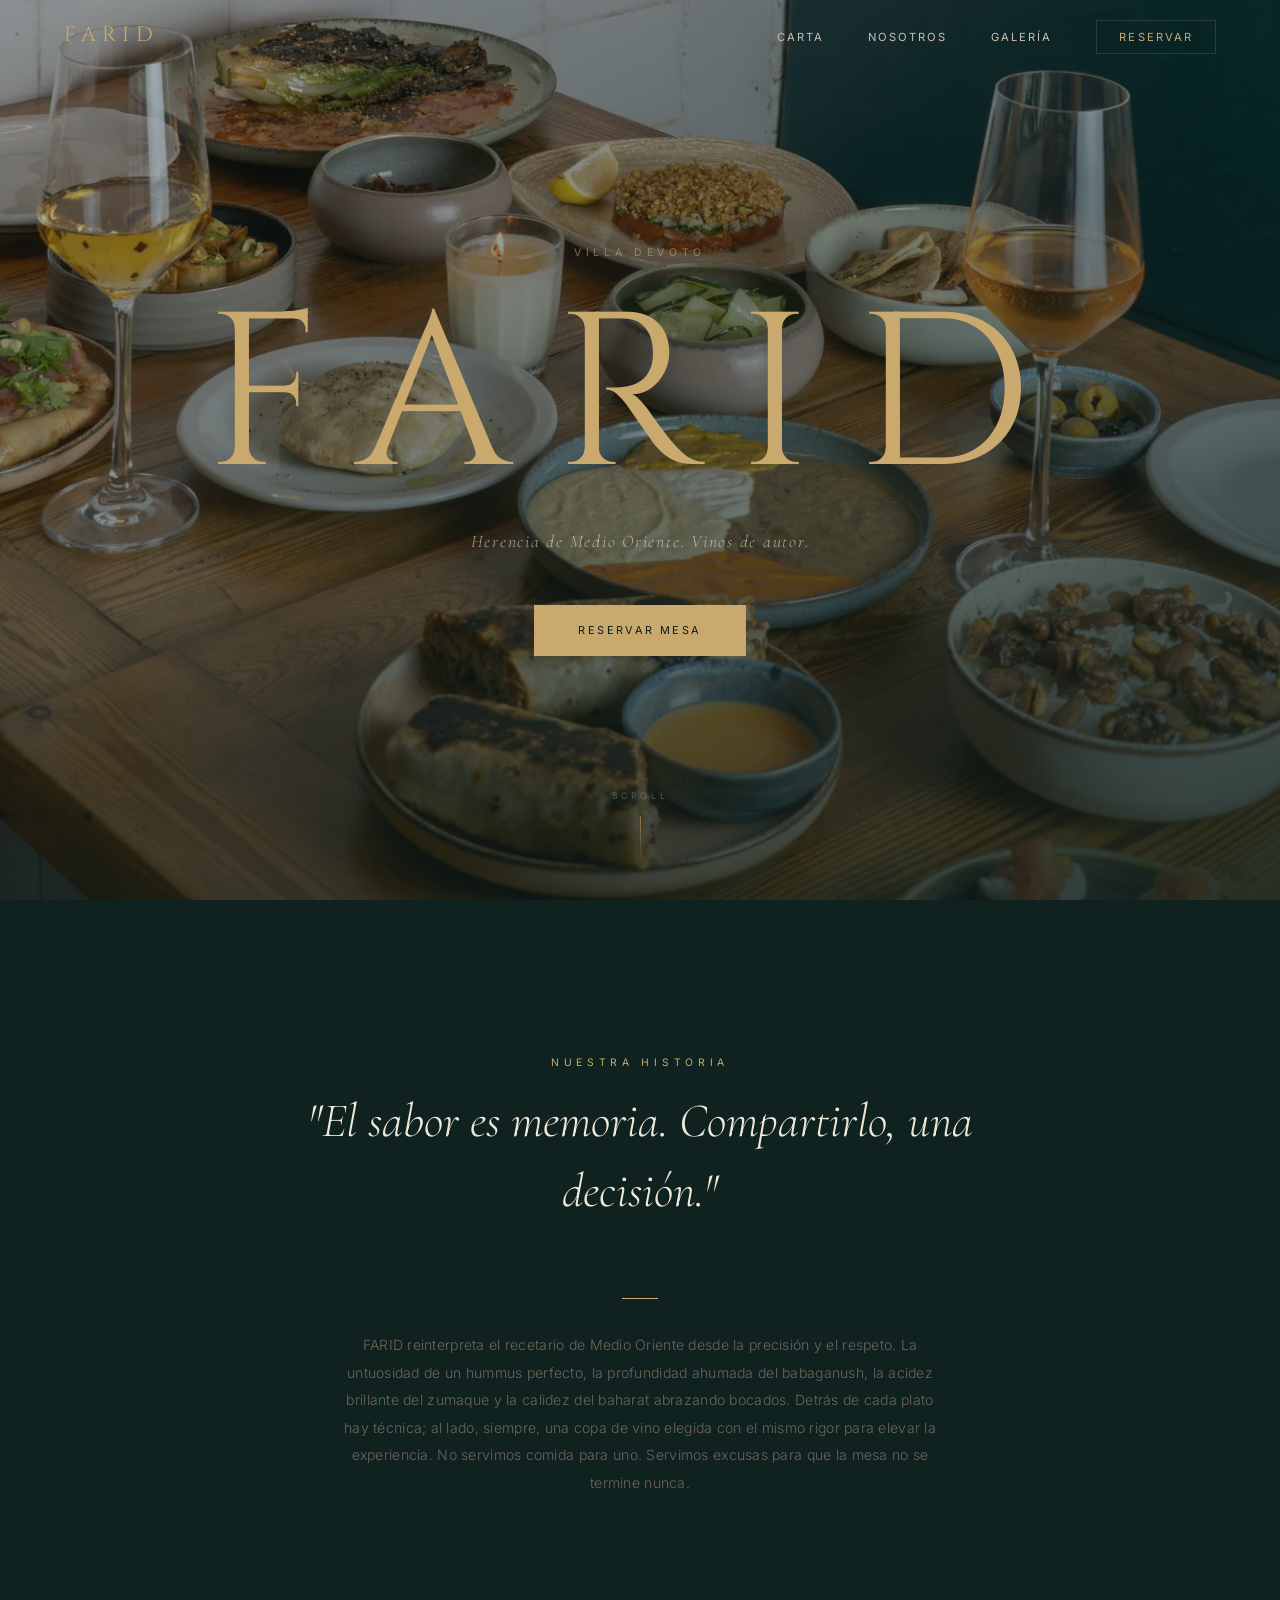
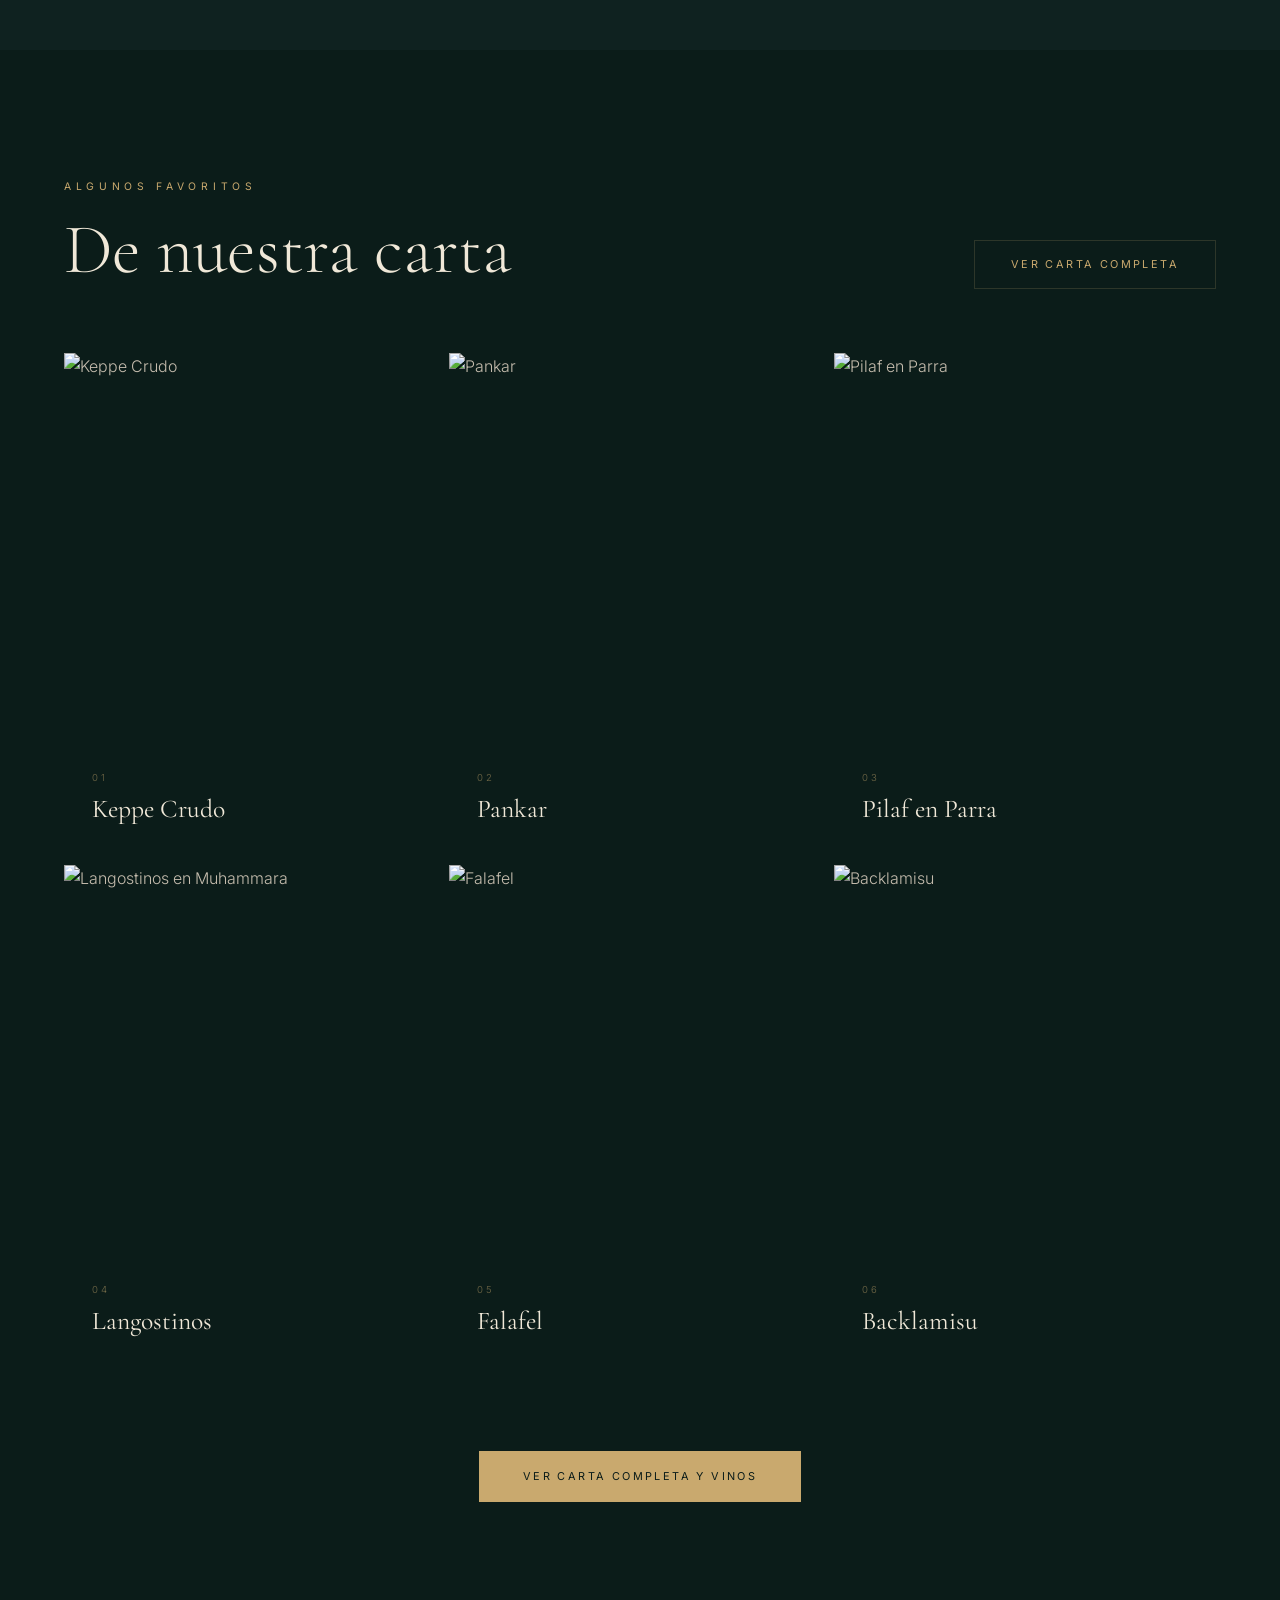
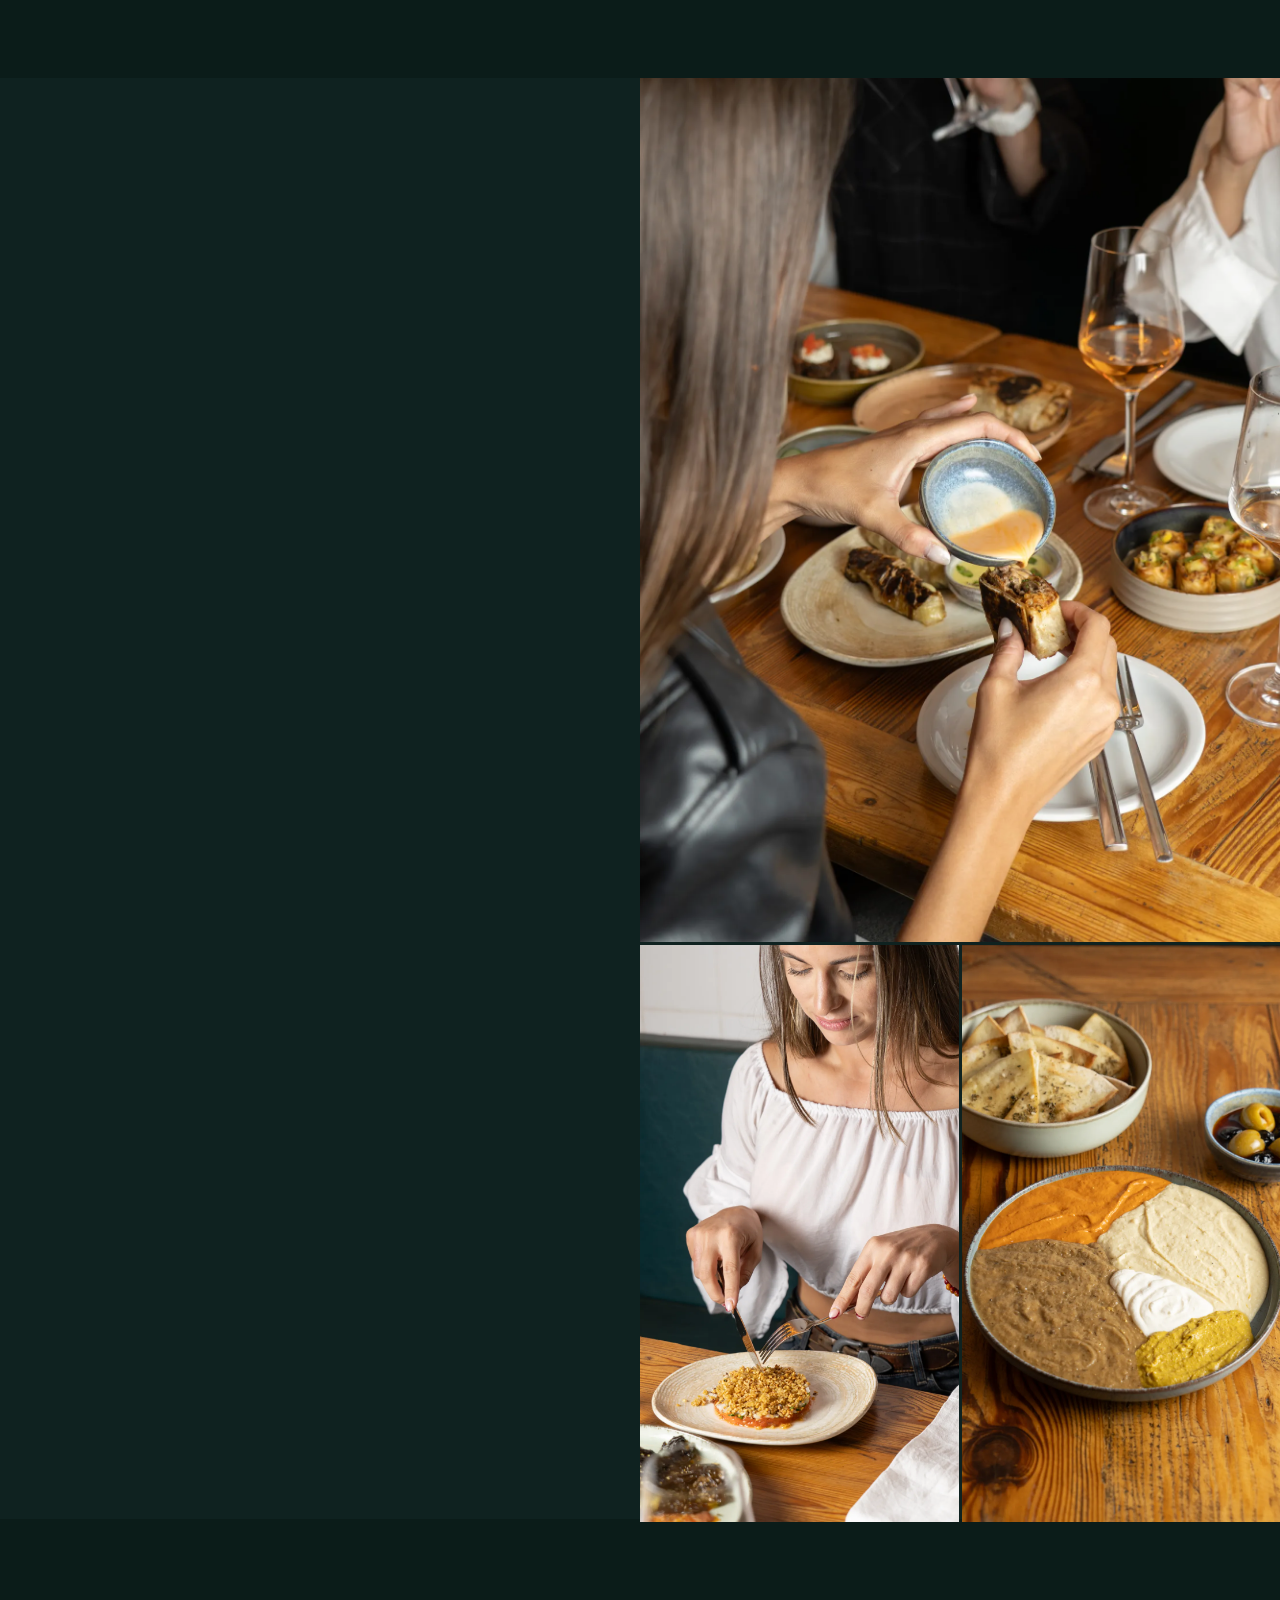
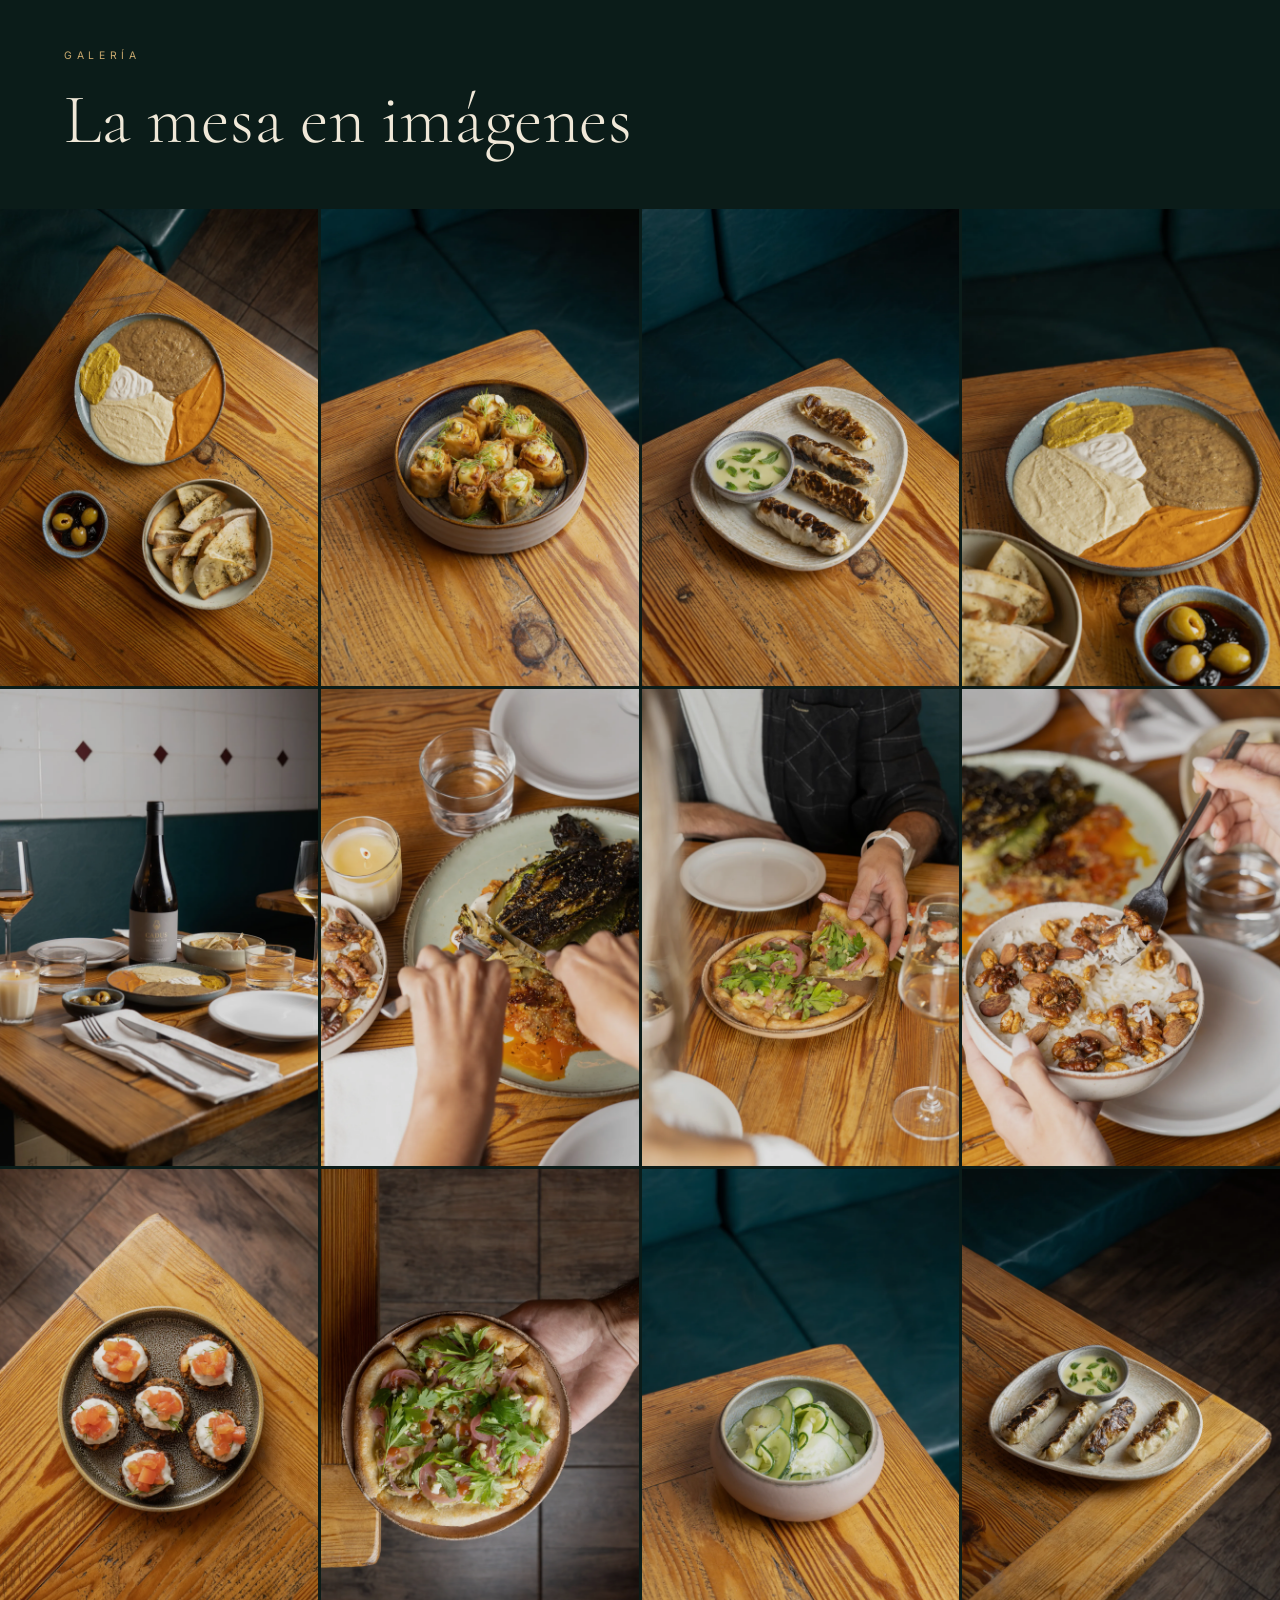
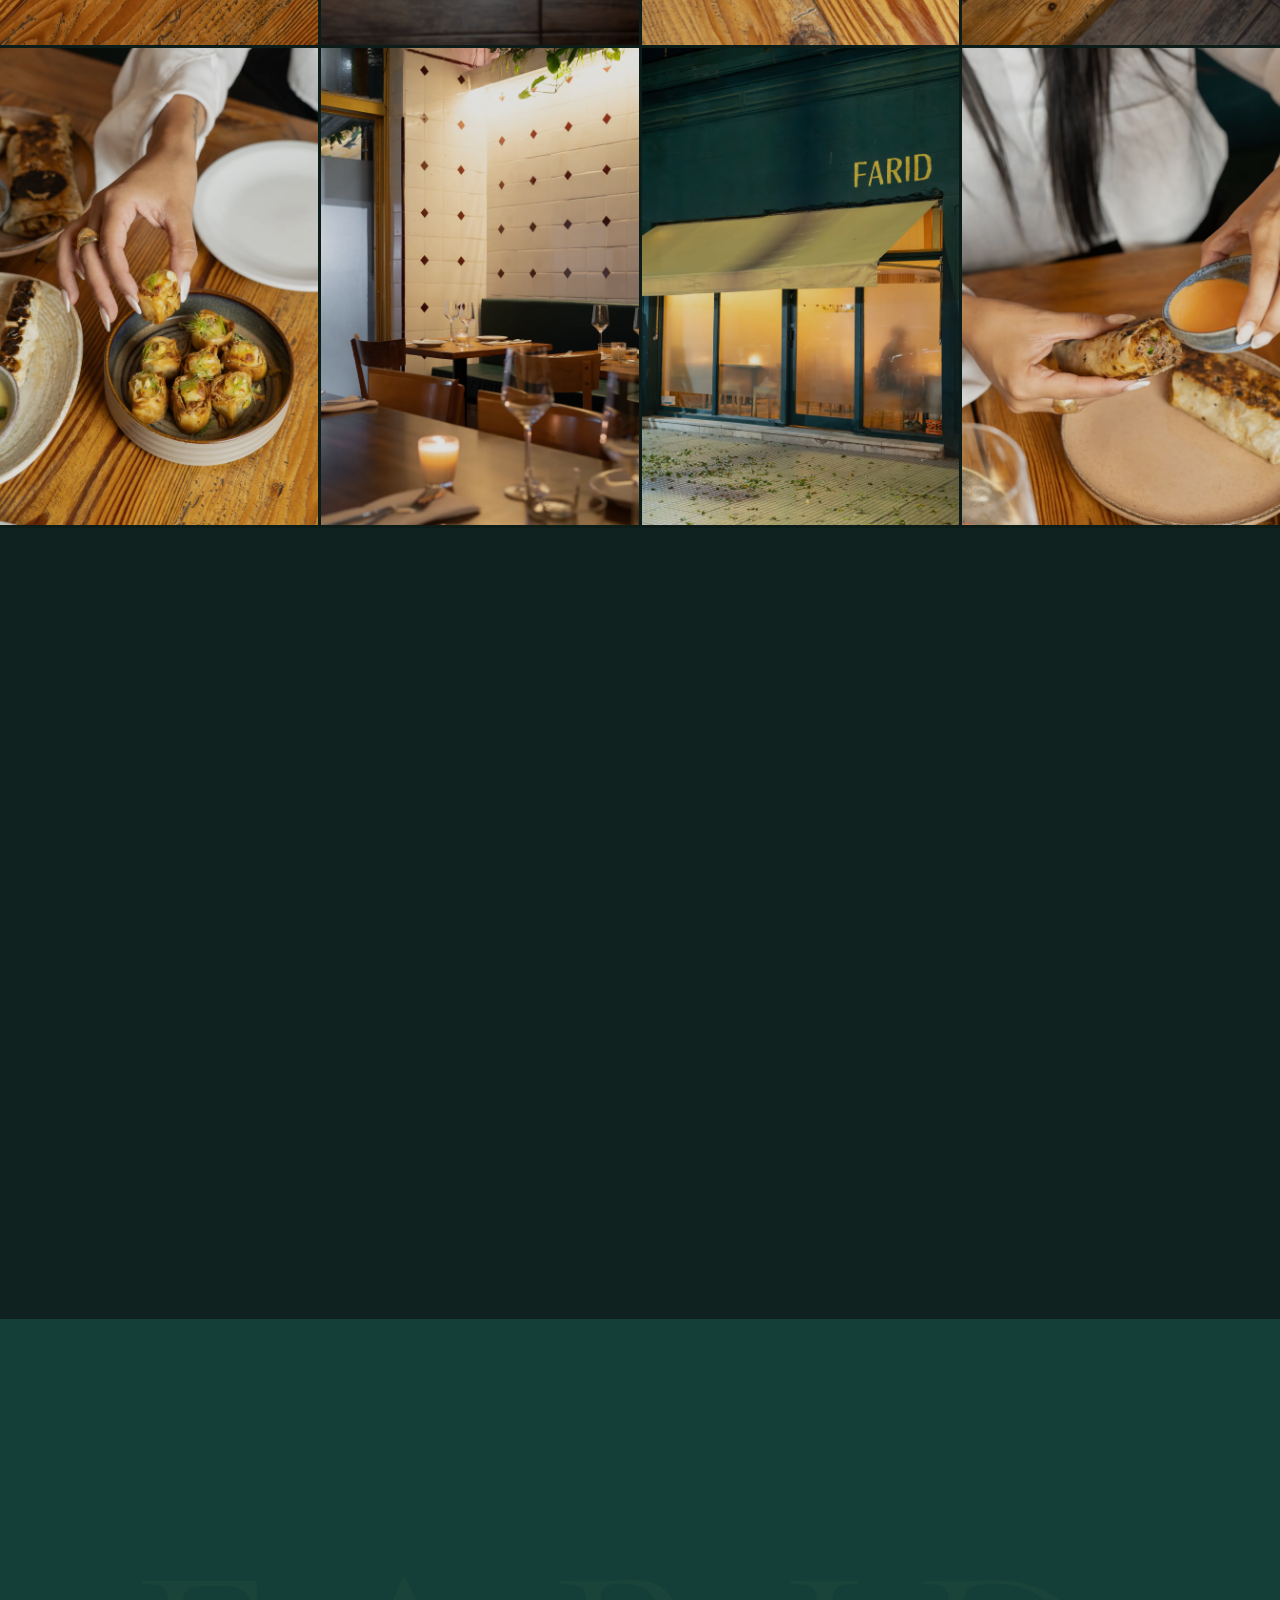
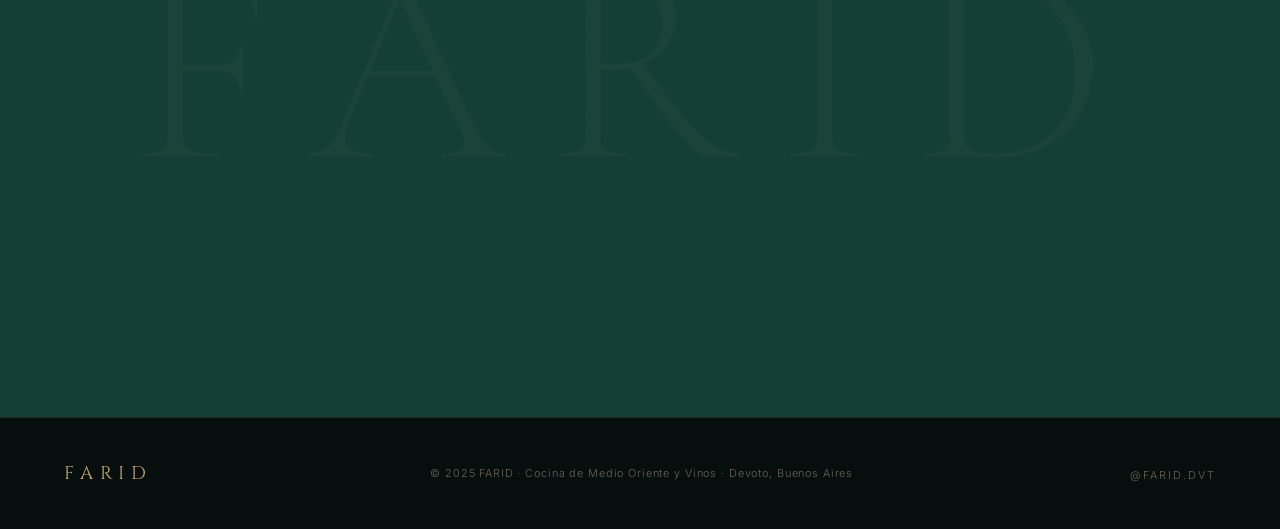
==== index.html @ de4f4358 "Lanzamiento inicial del sitio web Sitio completo con homepage, carta, galería, reseñas reales de Goo" ====
<!DOCTYPE html>
<html lang="es">
<head>
  <meta charset="UTF-8">
  <meta name="viewport" content="width=device-width, initial-scale=1.0">
  <meta name="description" content="FARID — Herencia de Medio Oriente y vinos de autor en Villa Devoto, Buenos Aires. Fernández de Enciso 3791. Lunes a Sábado desde las 19:30. Reservas online.">
  <title>FARID — Cocina de Medio Oriente y Vinos · Villa Devoto, Buenos Aires</title>

  <!-- Open Graph -->
  <meta property="og:type"        content="restaurant">
  <meta property="og:site_name"   content="FARID">
  <meta property="og:title"       content="FARID — Herencia de Medio Oriente. Vinos de autor.">
  <meta property="og:description" content="Cocina de Medio Oriente reinterpretada con precisión y una carta de vinos que desafía lo obvio. Villa Devoto, Buenos Aires.">
  <meta property="og:url"         content="https://farid.com.ar/">
  <meta property="og:image"       content="https://farid.com.ar/FOTOS/FARID_EN-33.webp">
  <meta property="og:image:width" content="1200">
  <meta property="og:image:height" content="630">
  <meta property="og:locale"      content="es_AR">

  <!-- Twitter Card -->
  <meta name="twitter:card"        content="summary_large_image">
  <meta name="twitter:title"       content="FARID — Herencia de Medio Oriente. Vinos de autor.">
  <meta name="twitter:description" content="Cocina de Medio Oriente reinterpretada con precisión y una carta de vinos que desafía lo obvio. Villa Devoto, Buenos Aires.">
  <meta name="twitter:image"       content="https://farid.com.ar/FOTOS/FARID_EN-33.webp">

  <!-- JSON-LD -->
  <script type="application/ld+json">
  {
    "@context": "https://schema.org",
    "@type": "Restaurant",
    "name": "FARID",
    "description": "Cocina de Medio Oriente reinterpretada con precisión y una carta de vinos que desafía lo obvio.",
    "url": "https://farid.com.ar",
    "telephone": "+5491189894613643",
    "servesCuisine": ["Middle Eastern", "Mediterranean"],
    "priceRange": "$$$",
    "address": {
      "@type": "PostalAddress",
      "streetAddress": "Fernández de Enciso 3791",
      "addressLocality": "Villa Devoto",
      "addressRegion": "Buenos Aires",
      "addressCountry": "AR"
    },
    "geo": {
      "@type": "GeoCoordinates",
      "latitude": -34.5985,
      "longitude": -58.5177
    },
    "openingHoursSpecification": [
      {
        "@type": "OpeningHoursSpecification",
        "dayOfWeek": ["Monday","Tuesday","Wednesday","Thursday","Friday","Saturday"],
        "opens": "19:30",
        "closes": "23:59"
      }
    ],
    "aggregateRating": {
      "@type": "AggregateRating",
      "ratingValue": "4.8",
      "reviewCount": "754",
      "bestRating": "5"
    },
    "sameAs": [
      "https://www.instagram.com/farid.dvt",
      "https://maps.app.goo.gl/7WoC4wnmPGvzHP9JA"
    ],
    "image": "https://farid.com.ar/FOTOS/FARID_EN-33.webp",
    "hasMap": "https://maps.app.goo.gl/7WoC4wnmPGvzHP9JA",
    "reservationUrl": "https://monline.com.ar/FaridReservas"
  }
  </script>
  <link rel="preconnect" href="https://fonts.googleapis.com">
  <link rel="preconnect" href="https://fonts.gstatic.com" crossorigin>
  <link href="https://fonts.googleapis.com/css2?family=Cinzel:wght@400;500;600&family=Cormorant+Garamond:ital,wght@0,300;0,400;0,600;1,300;1,400&family=Inter:wght@300;400;500&display=swap" rel="stylesheet">
  <link rel="stylesheet" href="styles.css?v=7">
</head>
<body>

  <!-- ── Nav ── -->
  <nav id="nav">
    <a href="index.html" class="nav-logo">Farid</a>
    <ul class="nav-links">
      <li><a href="carta.html">Carta</a></li>
      <li><a href="#espacio">Nosotros</a></li>
      <li><a href="#galeria">Galería</a></li>
      <li><a href="https://monline.com.ar/FaridReservas" target="_blank" rel="noopener" class="nav-cta">Reservar</a></li>
    </ul>
    <button class="nav-hamburger" id="hamburger" aria-label="Abrir menú">
      <span></span><span></span><span></span>
    </button>
  </nav>

  <!-- ── Mobile menu ── -->
  <div class="mobile-menu" id="mobileMenu" aria-hidden="true">
    <a href="carta.html"   class="mobile-link">Carta</a>
    <a href="#espacio"     class="mobile-link">Nosotros</a>
    <a href="#galeria"     class="mobile-link">Galería</a>
    <a href="https://monline.com.ar/FaridReservas" target="_blank" rel="noopener" class="mobile-link">Reservar</a>
  </div>

  <main>

    <!-- ── Hero ── -->
    <section id="hero">
      <div class="hero-bg" id="heroBg">
        <img src="FOTOS/FARID_EN-33.webp" alt="Mesa completa en FARID" loading="eager" fetchpriority="high">
      </div>
      <div class="hero-overlay"></div>
      <div class="hero-content">
        <p class="hero-eyebrow">Villa Devoto</p>
        <h1 class="hero-title">FARID</h1>
        <p class="hero-tagline">Herencia de Medio Oriente. Vinos de autor.</p>
        <a href="https://monline.com.ar/FaridReservas" target="_blank" rel="noopener" class="btn-primary">Reservar mesa</a>
      </div>
      <div class="hero-scroll" aria-hidden="true">
        <span>Scroll</span>
        <div class="hero-scroll-line"></div>
      </div>
    </section>

    <!-- ── Manifesto ── -->
    <section id="manifesto">
      <div class="manifesto-inner">
        <p class="section-eyebrow reveal">Nuestra historia</p>
        <blockquote class="manifesto-quote reveal reveal-delay-1">
          "El sabor es memoria. Compartirlo, una decisión."
        </blockquote>
        <div class="section-divider reveal reveal-delay-2"></div>
        <p class="manifesto-text reveal reveal-delay-3">
          FARID reinterpreta el recetario de Medio Oriente desde la precisión y el respeto.
          La untuosidad de un hummus perfecto, la profundidad ahumada del babaganush, la acidez
          brillante del zumaque y la calidez del baharat abrazando bocados. Detrás de cada plato
          hay técnica; al lado, siempre, una copa de vino elegida con el mismo rigor para elevar
          la experiencia. No servimos comida para uno. Servimos excusas para que la mesa no se
          termine nunca.
        </p>
      </div>
    </section>

    <!-- ── Platos destacados ── -->
    <section id="menu">
      <div class="menu-header">
        <div>
          <p class="section-eyebrow reveal">Algunos favoritos</p>
          <h2 class="section-title reveal reveal-delay-1">De nuestra carta</h2>
        </div>
        <a href="carta.html" class="btn-outline reveal reveal-delay-2">Ver carta completa</a>
      </div>

      <div class="menu-grid">

        <div class="menu-card reveal">
          <div class="menu-card-img">
            <img src="fotos%20nuevas/30-5-2.webp" alt="Keppe Crudo" loading="lazy">
          </div>
          <div class="menu-card-overlay">
            <span class="menu-card-number">01</span>
            <h3 class="menu-card-name">Keppe Crudo</h3>
            <p class="menu-card-desc">Blend de ternera y cordero sobre pan manakish frito, labneh y hierbas frescas.</p>
          </div>
        </div>

        <div class="menu-card reveal reveal-delay-1">
          <div class="menu-card-img">
            <img src="fotos%20nuevas/22-5-1.webp" alt="Pankar" loading="lazy">
          </div>
          <div class="menu-card-overlay">
            <span class="menu-card-number">02</span>
            <h3 class="menu-card-name">Pankar</h3>
            <p class="menu-card-desc">Remolachas asadas, tahine de ajo negro, dukkah y limón vivo.</p>
          </div>
        </div>

        <div class="menu-card reveal reveal-delay-2">
          <div class="menu-card-img">
            <img src="fotos%20nuevas/8-5-1.webp" alt="Pilaf en Parra" loading="lazy">
          </div>
          <div class="menu-card-overlay">
            <span class="menu-card-number">03</span>
            <h3 class="menu-card-name">Pilaf en Parra</h3>
            <p class="menu-card-desc">Hojas de parra rellenas de arroz pilaf, servidas con toum.</p>
          </div>
        </div>

        <div class="menu-card reveal">
          <div class="menu-card-img">
            <img src="fotos%20nuevas/20-5-41.webp" alt="Langostinos en Muhammara" loading="lazy">
          </div>
          <div class="menu-card-overlay">
            <span class="menu-card-number">04</span>
            <h3 class="menu-card-name">Langostinos</h3>
            <p class="menu-card-desc">Langostinos en muhammara — salsa de ají rojo asado, nueces y especias.</p>
          </div>
        </div>

        <div class="menu-card reveal reveal-delay-1">
          <div class="menu-card-img">
            <img src="fotos%20nuevas/5-5-1.webp" alt="Falafel" loading="lazy">
          </div>
          <div class="menu-card-overlay">
            <span class="menu-card-number">05</span>
            <h3 class="menu-card-name">Falafel</h3>
            <p class="menu-card-desc">Bocaditos crocantes de garbanzos, hummus de coliflor y pickles.</p>
          </div>
        </div>

        <div class="menu-card reveal reveal-delay-2">
          <div class="menu-card-img">
            <img src="fotos%20nuevas/20-5-3.webp" alt="Backlamisu" loading="lazy">
          </div>
          <div class="menu-card-overlay">
            <span class="menu-card-number">06</span>
            <h3 class="menu-card-name">Backlamisu</h3>
            <p class="menu-card-desc">Masa filo, nuez y pistacho, almíbar de café especiado con mascarpone de yogurt y tahine.</p>
          </div>
        </div>

      </div>

      <div class="menu-cta reveal">
        <a href="carta.html" class="btn-primary">Ver carta completa y vinos</a>
      </div>
    </section>

    <!-- ── El Espacio ── -->
    <section id="espacio">
      <div class="espacio-text">
        <p class="section-eyebrow reveal">El espacio</p>
        <h2 class="section-title reveal reveal-delay-1">Del Levante Mediterráneo<br>a Devoto</h2>
        <div class="section-divider reveal reveal-delay-2"></div>
        <p class="reveal reveal-delay-3">
          Escondido en Fernández de Enciso, FARID no es una parada en el camino,
          sino el destino final de una búsqueda deliberada.
        </p>
        <p class="reveal reveal-delay-4">
          El espacio invita a la intimidad donde el servicio acompaña sin interrumpir.
          Una cocina impulsada por ingredientes de estación, una cava que desafía lo obvio
          y una premisa innegociable: el tiempo transcurre distinto cuando los platos ocupan
          el centro de la mesa.
        </p>
        <a href="https://monline.com.ar/FaridReservas" target="_blank" rel="noopener"
           class="btn-outline reveal reveal-delay-4" style="margin-top:2.5rem; align-self:flex-start;">
          Hacer una reserva
        </a>
      </div>
      <div class="espacio-images">
        <div class="img-wrap reveal">
          <img src="FOTOS/FARID_EN-75.webp" alt="Sala de FARID" loading="lazy">
        </div>
        <div class="img-wrap reveal reveal-delay-1">
          <img src="FOTOS/FARID_EN-50.webp" alt="Experiencia en FARID" loading="lazy">
        </div>
        <div class="img-wrap reveal reveal-delay-2">
          <img src="FOTOS/FARID_EN-5.webp" alt="Platos en FARID" loading="lazy">
        </div>
      </div>
    </section>

    <!-- ── Galería ── -->
    <section id="galeria">
      <div class="galeria-header">
        <p class="section-eyebrow reveal">Galería</p>
        <h2 class="section-title reveal reveal-delay-1">La mesa en imágenes</h2>
      </div>
      <div class="gallery-grid">
        <div class="gallery-item"><img src="FOTOS/FARID_EN-2.webp"  alt="FARID" loading="lazy"></div>
        <div class="gallery-item"><img src="FOTOS/FARID_EN-55.webp" alt="FARID" loading="lazy"></div>
        <div class="gallery-item"><img src="FOTOS/FARID_EN-8.webp"  alt="FARID" loading="lazy"></div>
        <div class="gallery-item"><img src="FOTOS/FARID_EN-65.webp" alt="FARID" loading="lazy"></div>
        <div class="gallery-item"><img src="FOTOS/FARID_EN-12.webp" alt="FARID" loading="lazy"></div>
        <div class="gallery-item"><img src="FOTOS/FARID_EN-45.webp" alt="FARID" loading="lazy"></div>
        <div class="gallery-item"><img src="FOTOS/FARID_EN-15.webp" alt="FARID" loading="lazy"></div>
        <div class="gallery-item"><img src="FOTOS/FARID_EN-78.webp" alt="FARID" loading="lazy"></div>
        <div class="gallery-item"><img src="FOTOS/FARID_EN-25.webp" alt="FARID" loading="lazy"></div>
        <div class="gallery-item"><img src="FOTOS/FARID_EN-68.webp" alt="FARID" loading="lazy"></div>
        <div class="gallery-item"><img src="FOTOS/FARID_EN-35.webp" alt="FARID" loading="lazy"></div>
        <div class="gallery-item"><img src="FOTOS/FARID_EN-80.webp" alt="FARID" loading="lazy"></div>
        <div class="gallery-item"><img src="FOTOS/FARID_EN-3.webp"  alt="FARID" loading="lazy"></div>
        <div class="gallery-item"><img src="FOTOS/FARID_EN-48.webp" alt="FARID" loading="lazy"></div>
        <div class="gallery-item"><img src="FOTOS/FARID_EN-22.webp" alt="FARID" loading="lazy"></div>
        <div class="gallery-item"><img src="FOTOS/FARID_EN-72.webp" alt="FARID" loading="lazy"></div>
      </div>
    </section>

    <!-- ── Reseñas ── -->
    <section id="resenas">
      <div class="resenas-inner">
        <p class="section-eyebrow reveal" style="text-align:center;">Lo que dicen</p>

        <div class="resenas-rating reveal reveal-delay-1">
          <p class="resenas-score">4,8</p>
          <div>
            <div class="stars" style="font-size:1.1rem;">★★★★★</div>
            <p class="resenas-total">754 reseñas en Google</p>
          </div>
        </div>

        <div class="resenas-grid">

          <div class="resena-card reveal">
            <div class="stars">★★★★★</div>
            <p class="resena-texto">
              "Reservar antes. Excelente la comida, con toques muy particulares. Increíble el pilaf, el hummus, los shawarmitas y el lehme, para soñar. Súper recomendable."
            </p>
            <p class="resena-autor">
              <a href="https://maps.app.goo.gl/7WoC4wnmPGvzHP9JA" target="_blank" rel="noopener" style="color:inherit;border-bottom:1px solid var(--border);">— Gabriela A. · Google</a>
            </p>
          </div>

          <div class="resena-card reveal reveal-delay-1">
            <div class="stars">★★★★★</div>
            <p class="resena-texto">
              "Excelente por donde lo mires. Les apasiona lo que hacen y se nota en los platos, que tienen lo mejor de la cocina tradicional y la contemporánea. Aparte, una carta de vinos cuidadísima que los hace probablemente el mejor lugar de comida árabe en la ciudad."
            </p>
            <p class="resena-autor">
              <a href="https://maps.app.goo.gl/7WoC4wnmPGvzHP9JA" target="_blank" rel="noopener" style="color:inherit;border-bottom:1px solid var(--border);">— Alejandro A. · Google</a>
            </p>
          </div>

          <div class="resena-card reveal reveal-delay-2">
            <div class="stars">★★★★★</div>
            <p class="resena-texto">
              "Amo Farid. La atención es espectacular y súper personalizada, con cada plato muy bien explicado por los mozos. La comida es riquísima, original y viene en platitos para comer un poco de todo. El lugar es chiquito pero muy acogedor."
            </p>
            <p class="resena-autor">
              <a href="https://maps.app.goo.gl/7WoC4wnmPGvzHP9JA" target="_blank" rel="noopener" style="color:inherit;border-bottom:1px solid var(--border);">— Pilar G. · Google</a>
            </p>
          </div>

        </div>

        <div class="resenas-cta reveal">
          <a href="https://maps.app.goo.gl/7WoC4wnmPGvzHP9JA" target="_blank" rel="noopener" class="resenas-link">
            Ver las 754 reseñas en Google
            <svg width="14" height="14" viewBox="0 0 24 24" fill="none" stroke="currentColor" stroke-width="1.5" stroke-linecap="round" stroke-linejoin="round"><path d="M7 17L17 7M7 7h10v10"/></svg>
          </a>
        </div>
      </div>
    </section>

    <!-- ── Reservas ── -->
    <section id="reservas">
      <div class="reservas-inner">
        <p class="section-eyebrow reveal">Visitanos</p>
        <h2 class="section-title reveal reveal-delay-1">Reservá tu mesa</h2>
        <div class="section-divider reveal reveal-delay-2"></div>

        <div class="reservas-info">
          <div class="reservas-block reveal">
            <p class="label">Horario</p>
            <p class="value">Lunes a Sábado<br>desde las 19:30 hs</p>
          </div>
          <div class="reservas-block reveal reveal-delay-1">
            <p class="label">Ubicación</p>
            <p class="value">Fernández de Enciso 3791<br>Devoto · Buenos Aires</p>
          </div>
          <div class="reservas-block reveal reveal-delay-2">
            <p class="label">Seguinos</p>
            <p class="value">
              <a href="https://www.instagram.com/farid.dvt" target="_blank" rel="noopener"
                 style="color:inherit; border-bottom:1px solid var(--gold-dim);">@farid.dvt</a>
            </p>
          </div>
        </div>

        <div class="reservas-btns reveal reveal-delay-3">
          <a href="https://monline.com.ar/FaridReservas" target="_blank" rel="noopener" class="btn-primary">
            Reservar online
          </a>
          <a href="https://api.whatsapp.com/send/?phone=%2B19894613643&text&type=phone_number&app_absent=0"
             target="_blank" rel="noopener" class="btn-outline btn-wa">
            <svg width="16" height="16" viewBox="0 0 24 24" fill="currentColor"><path d="M17.472 14.382c-.297-.149-1.758-.867-2.03-.967-.273-.099-.471-.148-.67.15-.197.297-.767.966-.94 1.164-.173.199-.347.223-.644.075-.297-.15-1.255-.463-2.39-1.475-.883-.788-1.48-1.761-1.653-2.059-.173-.297-.018-.458.13-.606.134-.133.298-.347.446-.52.149-.174.198-.298.298-.497.099-.198.05-.371-.025-.52-.075-.149-.669-1.612-.916-2.207-.242-.579-.487-.5-.669-.51-.173-.008-.371-.01-.57-.01-.198 0-.52.074-.792.372-.272.297-1.04 1.016-1.04 2.479 0 1.462 1.065 2.875 1.213 3.074.149.198 2.096 3.2 5.077 4.487.709.306 1.262.489 1.694.625.712.227 1.36.195 1.871.118.571-.085 1.758-.719 2.006-1.413.248-.694.248-1.289.173-1.413-.074-.124-.272-.198-.57-.347m-5.421 7.403h-.004a9.87 9.87 0 01-5.031-1.378l-.361-.214-3.741.982.998-3.648-.235-.374a9.86 9.86 0 01-1.51-5.26c.001-5.45 4.436-9.884 9.888-9.884 2.64 0 5.122 1.03 6.988 2.898a9.825 9.825 0 012.893 6.994c-.003 5.45-4.437 9.884-9.885 9.884m8.413-18.297A11.815 11.815 0 0012.05 0C5.495 0 .16 5.335.157 11.892c0 2.096.547 4.142 1.588 5.945L.057 24l6.305-1.654a11.882 11.882 0 005.683 1.448h.005c6.554 0 11.89-5.335 11.893-11.893a11.821 11.821 0 00-3.48-8.413z"/></svg>
            WhatsApp
          </a>
          <a href="https://maps.app.goo.gl/7WoC4wnmPGvzHP9JA" target="_blank" rel="noopener" class="btn-outline">
            Cómo llegar
          </a>
        </div>
      </div>
    </section>

  </main>

  <!-- ── Footer ── -->
  <footer>
    <span class="footer-logo">Farid</span>
    <p class="footer-copy">© 2025 FARID · Cocina de Medio Oriente y Vinos · Devoto, Buenos Aires</p>
    <div class="footer-social">
      <a href="https://www.instagram.com/farid.dvt" target="_blank" rel="noopener">@farid.dvt</a>
    </div>
  </footer>

  <script src="main.js?v=7"></script>
</body>
</html>
---- styles.css ----
/* ══════════════════════════════════════════
   FARID — Cocina de Medio Oriente y Vinos
   ══════════════════════════════════════════ */

/* ── Reset ─────────────────────────────── */
*, *::before, *::after {
  box-sizing: border-box;
  margin: 0;
  padding: 0;
}

/* ── Variables ──────────────────────────── */
:root {
  --bg:           #0b1c19;
  --bg-elevated:  #0f2220;
  --green:        #1a5c52;
  --green-dark:   #133f38;
  --gold:         #c9a96e;
  --gold-light:   #dfc48a;
  --gold-dim:     rgba(201, 169, 110, 0.6);
  --cream:        #f0e8d8;
  --text:         #c8bfb0;
  --text-muted:   #6e6558;
  --border:       rgba(201, 169, 110, 0.18);

  --font-display: 'Cinzel', Georgia, 'Times New Roman', serif;
  --font-serif: 'Cormorant Garamond', Georgia, 'Times New Roman', serif;
  --font-sans:  'Inter', system-ui, -apple-system, sans-serif;

  --nav-h:    72px;
  --ease:     cubic-bezier(0.25, 0.46, 0.45, 0.94);
  --dur:      0.4s;
}

/* ── Base ───────────────────────────────── */
html {
  scroll-behavior: smooth;
  font-size: 16px;
}

body {
  background: var(--bg);
  color: var(--text);
  font-family: var(--font-sans);
  font-weight: 300;
  line-height: 1.7;
  overflow-x: hidden;
}

img {
  display: block;
  width: 100%;
  height: 100%;
  object-fit: cover;
}

a { text-decoration: none; color: inherit; }

button {
  background: none;
  border: none;
  cursor: pointer;
  font-family: inherit;
}

/* ── Shared typography ──────────────────── */
.section-eyebrow {
  display: block;
  font-size: 0.65rem;
  font-weight: 400;
  letter-spacing: 0.45em;
  text-transform: uppercase;
  color: var(--gold);
  margin-bottom: 1rem;
}

.section-title {
  font-family: var(--font-serif);
  font-size: clamp(2.4rem, 5.5vw, 4.5rem);
  font-weight: 300;
  color: var(--cream);
  line-height: 1.1;
}

.section-divider {
  width: 36px;
  height: 1px;
  background: var(--gold);
  opacity: 0.45;
  margin: 2rem 0;
}

/* ── Buttons ────────────────────────────── */
.btn-primary {
  display: inline-block;
  font-family: var(--font-sans);
  font-size: 0.68rem;
  font-weight: 400;
  letter-spacing: 0.22em;
  text-transform: uppercase;
  color: var(--bg);
  background: var(--gold);
  padding: 1rem 2.75rem;
  transition: background var(--dur) var(--ease), transform var(--dur) var(--ease);
}

.btn-primary:hover {
  background: var(--gold-light);
  transform: translateY(-2px);
}

.btn-outline {
  display: inline-block;
  font-family: var(--font-sans);
  font-size: 0.68rem;
  font-weight: 400;
  letter-spacing: 0.22em;
  text-transform: uppercase;
  color: var(--gold);
  border: 1px solid var(--border);
  padding: 0.9rem 2.25rem;
  transition: background var(--dur) var(--ease),
              border-color var(--dur) var(--ease),
              color var(--dur) var(--ease);
}

.btn-outline:hover {
  background: var(--gold);
  border-color: var(--gold);
  color: var(--bg);
}

.btn-wa {
  color: #4caf86 !important;
  border-color: rgba(76, 175, 134, 0.35) !important;
}

.btn-wa:hover {
  background: #25d366 !important;
  border-color: #25d366 !important;
  color: #fff !important;
}

/* ══════════════════════════════════════════
   NAV
   ══════════════════════════════════════════ */
#nav {
  position: fixed;
  top: 0;
  left: 0;
  right: 0;
  z-index: 100;
  height: var(--nav-h);
  display: flex;
  align-items: center;
  justify-content: space-between;
  padding: 0 clamp(1.5rem, 5vw, 4rem);
  transition:
    background var(--dur) var(--ease),
    border-color var(--dur) var(--ease);
  border-bottom: 1px solid transparent;
}

#nav.scrolled {
  background: rgba(11, 28, 25, 0.96);
  backdrop-filter: blur(14px);
  -webkit-backdrop-filter: blur(14px);
  border-color: var(--border);
}

.nav-logo {
  font-family: var(--font-display);
  font-size: 1.3rem;
  font-weight: 400;
  letter-spacing: 0.32em;
  color: var(--gold);
  text-transform: uppercase;
  transition: opacity var(--dur);
}

.nav-logo:hover { opacity: 0.8; }

.nav-links {
  display: flex;
  align-items: center;
  gap: 2.75rem;
  list-style: none;
}

.nav-links a {
  font-size: 0.7rem;
  font-weight: 400;
  letter-spacing: 0.18em;
  text-transform: uppercase;
  color: var(--text);
  transition: color var(--dur);
}

.nav-links a:hover { color: var(--gold); }

.nav-cta {
  color: var(--gold) !important;
  border: 1px solid var(--border);
  padding: 0.55rem 1.4rem;
  transition: background var(--dur) var(--ease),
              border-color var(--dur) var(--ease) !important;
}

.nav-cta:hover {
  background: rgba(201, 169, 110, 0.12) !important;
  border-color: rgba(201, 169, 110, 0.5) !important;
}

/* ── Hamburger ──────────────────────────── */
.nav-hamburger {
  display: none;
  flex-direction: column;
  gap: 6px;
  padding: 6px;
}

.nav-hamburger span {
  display: block;
  width: 22px;
  height: 1px;
  background: var(--gold);
  transition: transform var(--dur) var(--ease), opacity var(--dur);
  transform-origin: center;
}

.nav-hamburger.active span:nth-child(1) {
  transform: translateY(7px) rotate(45deg);
}

.nav-hamburger.active span:nth-child(2) {
  opacity: 0;
}

.nav-hamburger.active span:nth-child(3) {
  transform: translateY(-7px) rotate(-45deg);
}

/* ── Mobile menu ────────────────────────── */
.mobile-menu {
  display: none;
  position: fixed;
  inset: 0;
  background: rgba(11, 28, 25, 0.98);
  z-index: 99;
  flex-direction: column;
  align-items: center;
  justify-content: center;
  gap: 2.5rem;
}

.mobile-menu.open {
  display: flex;
}

.mobile-menu a {
  font-family: var(--font-serif);
  font-size: clamp(2rem, 8vw, 3rem);
  font-weight: 300;
  color: var(--cream);
  letter-spacing: 0.08em;
  transition: color var(--dur);
}

.mobile-menu a:hover { color: var(--gold); }

/* ══════════════════════════════════════════
   HERO
   ══════════════════════════════════════════ */
#hero {
  position: relative;
  height: 100svh;
  min-height: 600px;
  display: flex;
  align-items: center;
  justify-content: center;
  overflow: hidden;
}

.hero-bg {
  position: absolute;
  inset: 0;
}

.hero-bg img {
  transform-origin: center;
}

.hero-overlay {
  position: absolute;
  inset: 0;
  background: linear-gradient(
    160deg,
    rgba(11, 28, 25, 0.25) 0%,
    rgba(11, 28, 25, 0.55) 50%,
    rgba(11, 28, 25, 0.88) 100%
  );
}

.hero-content {
  position: relative;
  z-index: 2;
  text-align: center;
  padding: 2rem;
  display: flex;
  flex-direction: column;
  align-items: center;
}

.hero-eyebrow {
  font-size: 0.65rem;
  font-weight: 400;
  letter-spacing: 0.45em;
  text-transform: uppercase;
  color: var(--gold-dim);
  margin-bottom: 1.75rem;
  animation: fadeUp 1.2s var(--ease) 0.2s both;
}

.hero-title {
  font-family: var(--font-display);
  font-size: clamp(5rem, 17vw, 15rem);
  font-weight: 400;
  letter-spacing: 0.2em;
  color: var(--gold);
  line-height: 1;
  margin-bottom: 1.25rem;
  animation: fadeUp 1.2s var(--ease) 0.4s both;
}

.hero-tagline {
  font-family: var(--font-serif);
  font-size: clamp(0.85rem, 2vw, 1.1rem);
  font-weight: 300;
  font-style: italic;
  letter-spacing: 0.1em;
  color: rgba(240, 232, 216, 0.65);
  margin-bottom: 3rem;
  animation: fadeUp 1.2s var(--ease) 0.6s both;
}

.hero-content .btn-primary {
  animation: fadeUp 1.2s var(--ease) 0.8s both;
}

.hero-scroll {
  position: absolute;
  bottom: 2.5rem;
  left: 50%;
  transform: translateX(-50%);
  display: flex;
  flex-direction: column;
  align-items: center;
  gap: 0.75rem;
  z-index: 2;
  animation: fadeIn 1.5s var(--ease) 1.5s both, scrollPulse 2.5s ease-in-out 2s infinite;
}

.hero-scroll span {
  font-size: 0.55rem;
  letter-spacing: 0.4em;
  text-transform: uppercase;
  color: rgba(240, 232, 216, 0.4);
}

.hero-scroll-line {
  width: 1px;
  height: 44px;
  background: linear-gradient(to bottom, rgba(201, 169, 110, 0.6), transparent);
}

/* ══════════════════════════════════════════
   MANIFESTO
   ══════════════════════════════════════════ */
#manifesto {
  background: var(--bg-elevated);
  padding: clamp(5rem, 12vw, 10rem) clamp(1.5rem, 5vw, 4rem);
  text-align: center;
}

.manifesto-inner {
  max-width: 800px;
  margin: 0 auto;
  display: flex;
  flex-direction: column;
  align-items: center;
}

.manifesto-inner .section-eyebrow { text-align: center; }

.manifesto-quote {
  font-family: var(--font-serif);
  font-size: clamp(1.7rem, 4vw, 3rem);
  font-weight: 300;
  font-style: italic;
  color: var(--cream);
  line-height: 1.45;
  margin-bottom: 2.5rem;
}

.manifesto-text {
  font-size: 0.88rem;
  color: var(--text-muted);
  line-height: 1.95;
  letter-spacing: 0.02em;
  max-width: 600px;
}

/* ══════════════════════════════════════════
   MENÚ
   ══════════════════════════════════════════ */
#menu {
  background: var(--bg);
  padding: clamp(4rem, 10vw, 8rem) clamp(1.5rem, 5vw, 4rem);
}

.menu-header {
  display: flex;
  align-items: flex-end;
  justify-content: space-between;
  margin-bottom: clamp(2.5rem, 5vw, 4rem);
  flex-wrap: wrap;
  gap: 1.5rem;
}

.menu-grid {
  display: grid;
  grid-template-columns: repeat(3, 1fr);
  gap: 3px;
}

.menu-card {
  position: relative;
  aspect-ratio: 3 / 4;
  overflow: hidden;
  cursor: default;
}

.menu-card-img {
  position: absolute;
  inset: 0;
  transition: transform 0.7s var(--ease);
}

.menu-card:hover .menu-card-img {
  transform: scale(1.06);
}

.menu-card-overlay {
  position: absolute;
  inset: 0;
  background: linear-gradient(
    to top,
    rgba(11, 28, 25, 0.97) 0%,
    rgba(11, 28, 25, 0.3) 55%,
    transparent 100%
  );
  display: flex;
  flex-direction: column;
  justify-content: flex-end;
  padding: 1.75rem;
}

.menu-card-number {
  font-size: 0.6rem;
  letter-spacing: 0.35em;
  color: var(--gold);
  opacity: 0.55;
  margin-bottom: 0.5rem;
}

.menu-card-name {
  font-family: var(--font-serif);
  font-size: clamp(1.25rem, 2vw, 1.6rem);
  font-weight: 400;
  color: var(--cream);
  line-height: 1.2;
  margin-bottom: 0.6rem;
}

.menu-card-desc {
  font-size: 0.76rem;
  color: var(--text-muted);
  line-height: 1.65;
  max-height: 0;
  overflow: hidden;
  opacity: 0;
  transition:
    max-height 0.5s var(--ease),
    opacity 0.4s var(--ease);
}

.menu-card:hover .menu-card-desc {
  max-height: 100px;
  opacity: 1;
}

/* ══════════════════════════════════════════
   EL ESPACIO
   ══════════════════════════════════════════ */
#espacio {
  background: var(--bg-elevated);
  padding: 0;
  display: grid;
  grid-template-columns: 1fr 1fr;
  min-height: 680px;
}

.espacio-text {
  display: flex;
  flex-direction: column;
  justify-content: center;
  padding: clamp(3.5rem, 8vw, 7rem) clamp(2rem, 6vw, 5rem);
}

.espacio-text p {
  font-size: 0.88rem;
  color: var(--text-muted);
  line-height: 1.95;
  margin-top: 1.25rem;
}

.espacio-images {
  display: grid;
  grid-template-columns: 1fr 1fr;
  grid-template-rows: 60% 40%;
  gap: 3px;
}

.espacio-images .img-wrap {
  overflow: hidden;
}

.espacio-images .img-wrap:first-child {
  grid-column: span 2;
}

.espacio-images .img-wrap img {
  transition: transform 0.7s var(--ease);
}

.espacio-images .img-wrap:hover img {
  transform: scale(1.04);
}

/* ══════════════════════════════════════════
   GALERÍA
   ══════════════════════════════════════════ */
#galeria {
  background: var(--bg);
  padding: clamp(4rem, 10vw, 8rem) 0 0;
}

.galeria-header {
  padding: 0 clamp(1.5rem, 5vw, 4rem);
  margin-bottom: clamp(2rem, 4vw, 3.5rem);
}

.gallery-grid {
  columns: 4;
  column-gap: 3px;
}

.gallery-item {
  break-inside: avoid;
  margin-bottom: 3px;
  overflow: hidden;
  position: relative;
}

.gallery-item img {
  display: block;
  width: 100%;
  height: auto;
  transition:
    transform 0.6s var(--ease),
    filter 0.4s;
  filter: brightness(0.88) saturate(0.95);
}

.gallery-item:hover img {
  transform: scale(1.04);
  filter: brightness(1) saturate(1);
}

/* ══════════════════════════════════════════
   RESERVAS
   ══════════════════════════════════════════ */
#reservas {
  background: var(--green-dark);
  padding: clamp(5rem, 12vw, 9rem) clamp(1.5rem, 5vw, 4rem);
  text-align: center;
  position: relative;
  overflow: hidden;
}

#reservas::before {
  content: 'FARID';
  position: absolute;
  font-family: var(--font-serif);
  font-size: clamp(8rem, 22vw, 22rem);
  font-weight: 300;
  letter-spacing: 0.15em;
  color: rgba(201, 169, 110, 0.04);
  top: 50%;
  left: 50%;
  transform: translate(-50%, -50%);
  pointer-events: none;
  white-space: nowrap;
}

.reservas-inner {
  position: relative;
  z-index: 1;
  max-width: 760px;
  margin: 0 auto;
  display: flex;
  flex-direction: column;
  align-items: center;
}

.reservas-inner .section-eyebrow {
  color: var(--gold-dim);
}

.reservas-inner .section-title {
  color: var(--gold-light);
}

.reservas-inner .section-divider {
  margin: 2rem auto;
}

.reservas-info {
  display: flex;
  justify-content: center;
  gap: clamp(2rem, 6vw, 5rem);
  margin: 2.5rem 0 3.5rem;
  flex-wrap: wrap;
}

.reservas-block { text-align: center; }

.reservas-block .label {
  font-size: 0.6rem;
  letter-spacing: 0.35em;
  text-transform: uppercase;
  color: var(--gold-dim);
  margin-bottom: 0.85rem;
}

.reservas-block .value {
  font-family: var(--font-serif);
  font-size: 1.05rem;
  font-weight: 400;
  color: var(--cream);
  line-height: 1.65;
}

/* ══════════════════════════════════════════
   FOOTER
   ══════════════════════════════════════════ */
footer {
  background: #060f0d;
  padding: 2.5rem clamp(1.5rem, 5vw, 4rem);
  display: flex;
  align-items: center;
  justify-content: space-between;
  border-top: 1px solid var(--border);
  flex-wrap: wrap;
  gap: 1.25rem;
}

.footer-logo {
  font-family: var(--font-display);
  font-size: 1.15rem;
  font-weight: 400;
  letter-spacing: 0.38em;
  color: var(--gold);
  text-transform: uppercase;
}

.footer-copy {
  font-size: 0.68rem;
  color: var(--text-muted);
  letter-spacing: 0.08em;
}

.footer-social a {
  font-size: 0.68rem;
  letter-spacing: 0.18em;
  text-transform: uppercase;
  color: var(--text-muted);
  transition: color var(--dur);
}

.footer-social a:hover { color: var(--gold); }

/* ══════════════════════════════════════════
   SCROLL REVEAL ANIMATIONS
   ══════════════════════════════════════════ */
.reveal {
  opacity: 0;
  transform: translateY(28px);
  transition:
    opacity 0.85s var(--ease),
    transform 0.85s var(--ease);
}

.reveal.visible {
  opacity: 1;
  transform: translateY(0);
}

.reveal-delay-1 { transition-delay: 0.12s; }
.reveal-delay-2 { transition-delay: 0.22s; }
.reveal-delay-3 { transition-delay: 0.32s; }
.reveal-delay-4 { transition-delay: 0.44s; }

/* ══════════════════════════════════════════
   KEYFRAMES
   ══════════════════════════════════════════ */
@keyframes fadeUp {
  from { opacity: 0; transform: translateY(24px); }
  to   { opacity: 1; transform: translateY(0); }
}

@keyframes fadeIn {
  from { opacity: 0; }
  to   { opacity: 1; }
}

@keyframes scrollPulse {
  0%, 100% { transform: translateX(-50%) translateY(0); }
  50%       { transform: translateX(-50%) translateY(8px); }
}

/* ══════════════════════════════════════════
   RESPONSIVE
   ══════════════════════════════════════════ */
@media (max-width: 1100px) {
  .menu-grid {
    grid-template-columns: repeat(2, 1fr);
  }

  .gallery-grid {
    columns: 3;
  }

  .vinos-grid {
    grid-template-columns: 1fr;
  }
}

@media (max-width: 900px) {
  #espacio {
    grid-template-columns: 1fr;
  }

  .espacio-images {
    min-height: 480px;
    grid-template-rows: 55% 45%;
  }
}

@media (max-width: 768px) {
  .nav-links {
    display: none;
  }

  .nav-hamburger {
    display: flex;
  }

  .menu-grid {
    grid-template-columns: 1fr;
  }

  .menu-card {
    aspect-ratio: 4 / 3;
  }

  .gallery-grid {
    columns: 2;
  }

  .reservas-info {
    gap: 2.25rem;
  }

  footer {
    flex-direction: column;
    text-align: center;
    gap: 1rem;
  }

  .carta-tabs {
    gap: 0;
  }

  .tab-btn {
    padding: 0.85rem 1.5rem 0.85rem 0;
    font-size: 0.62rem;
  }

  .dish-row {
    flex-wrap: wrap;
    gap: 0.25rem;
  }

  .vinos-grid {
    grid-template-columns: 1fr;
  }

  .mercadito-banner {
    flex-direction: column;
    gap: 0.75rem;
    padding: 1.5rem;
  }
}

@media (max-width: 480px) {
  .hero-title {
    letter-spacing: 0.15em;
  }

  .gallery-grid {
    columns: 2;
  }
}

/* ══════════════════════════════════════════
   CARTA COMPLETA
   ══════════════════════════════════════════ */
#carta {
  background: var(--bg-elevated);
  padding: clamp(4rem, 10vw, 8rem) clamp(1.5rem, 5vw, 4rem);
}

.carta-header {
  margin-bottom: 2.5rem;
}

/* ── Tabs ────────────────────────────────── */
.carta-tabs {
  display: flex;
  gap: 0;
  border-bottom: 1px solid var(--border);
  margin-bottom: 3.5rem;
}

.tab-btn {
  font-family: var(--font-sans);
  font-size: 0.68rem;
  font-weight: 400;
  letter-spacing: 0.25em;
  text-transform: uppercase;
  color: var(--text-muted);
  background: none;
  border: none;
  border-bottom: 2px solid transparent;
  padding: 0.85rem 2rem 0.85rem 0;
  cursor: pointer;
  transition: color var(--dur), border-color var(--dur);
  margin-bottom: -1px;
}

.tab-btn:hover   { color: var(--cream); }
.tab-btn.active  { color: var(--gold); border-bottom-color: var(--gold); }

.tab-panel       { display: none; }
.tab-panel.active { display: block; }

/* ── Dish list ───────────────────────────── */
.vinos-grid {
  display: grid;
  grid-template-columns: repeat(2, 1fr);
  gap: 0 4rem;
}

.menu-category {
  margin-bottom: 3rem;
}

.category-title {
  font-family: var(--font-serif);
  font-size: 0.75rem;
  font-weight: 400;
  letter-spacing: 0.3em;
  text-transform: uppercase;
  color: var(--gold);
  opacity: 0.7;
  margin-bottom: 1.5rem;
  padding-bottom: 0.6rem;
  border-bottom: 1px solid var(--border);
}

.dish-list { display: flex; flex-direction: column; gap: 0; }

.dish-row {
  display: flex;
  align-items: flex-start;
  justify-content: space-between;
  gap: 1.5rem;
  padding: 0.85rem 0;
  border-bottom: 1px solid rgba(201, 169, 110, 0.07);
}

.dish-row:last-child { border-bottom: none; }

.dish-info {
  display: flex;
  flex-direction: column;
  gap: 0.25rem;
  flex: 1;
  min-width: 0;
}

.dish-name {
  font-size: 0.85rem;
  font-weight: 400;
  color: var(--cream);
  letter-spacing: 0.02em;
}

.dish-desc {
  font-size: 0.75rem;
  color: var(--text-muted);
  line-height: 1.5;
}

.dish-price {
  font-family: var(--font-serif);
  font-size: 0.9rem;
  color: var(--gold);
  opacity: 0.8;
  white-space: nowrap;
  flex-shrink: 0;
}

.dish-tags {
  display: flex;
  gap: 0.3rem;
  align-items: center;
}

.tag {
  font-size: 0.55rem;
  font-weight: 500;
  letter-spacing: 0.05em;
  padding: 0.15rem 0.4rem;
  border-radius: 2px;
}

.tag-v  { background: rgba(26, 92, 82, 0.5); color: #8ecfb8; }
.tag-g  { background: rgba(201, 169, 110, 0.12); color: var(--gold); }

.menu-note {
  font-size: 0.7rem;
  color: var(--text-muted);
  letter-spacing: 0.08em;
  margin-top: 1.5rem;
  display: flex;
  align-items: center;
  gap: 0.5rem;
}

/* ── Mercadito banner ────────────────────── */
.mercadito-banner {
  margin-top: 3rem;
  padding: 2rem 2.5rem;
  border: 1px solid var(--border);
  background: rgba(201, 169, 110, 0.04);
  display: flex;
  align-items: center;
  gap: 2rem;
  flex-wrap: wrap;
}

.mercadito-eyebrow {
  font-family: var(--font-serif);
  font-size: 1.4rem;
  font-weight: 400;
  font-style: italic;
  color: var(--gold);
  flex-shrink: 0;
}

.mercadito-text {
  font-size: 0.82rem;
  color: var(--text-muted);
  line-height: 1.6;
}

/* ── Menu CTA ────────────────────────────── */
.menu-cta {
  text-align: center;
  padding: clamp(3rem, 6vw, 5rem) 0 clamp(2rem, 4vw, 3rem);
}

/* ── Reservas buttons ────────────────────── */
.reservas-btns {
  display: flex;
  gap: 1rem;
  justify-content: center;
  flex-wrap: wrap;
}

/* ══════════════════════════════════════════
   RESEÑAS
   ══════════════════════════════════════════ */
#resenas {
  background: var(--bg-elevated);
  padding: clamp(4rem, 10vw, 8rem) clamp(1.5rem, 5vw, 4rem);
}

.resenas-inner {
  max-width: 1100px;
  margin: 0 auto;
  display: flex;
  flex-direction: column;
  align-items: center;
}

.resenas-inner .section-eyebrow {
  text-align: center;
  margin-bottom: 0.5rem;
}

.resenas-rating {
  display: flex;
  align-items: center;
  gap: 1.25rem;
  margin-bottom: 0.5rem;
}

.resenas-score {
  font-family: var(--font-serif);
  font-size: clamp(3.5rem, 8vw, 5rem);
  font-weight: 300;
  color: var(--gold);
  line-height: 1;
}

.resenas-total {
  font-size: 0.7rem;
  letter-spacing: 0.12em;
  text-transform: uppercase;
  color: var(--text-muted);
  margin-top: 0.3rem;
}

.resenas-grid {
  display: grid;
  grid-template-columns: repeat(3, 1fr);
  gap: 1.5rem;
  width: 100%;
  margin: 2.5rem 0 2rem;
}

.resena-card {
  border: 1px solid var(--border);
  padding: 2rem 1.75rem;
  background: rgba(201, 169, 110, 0.03);
  display: flex;
  flex-direction: column;
  gap: 1rem;
}

.stars {
  color: var(--gold);
  font-size: 0.85rem;
  letter-spacing: 0.1em;
}

.resena-texto {
  font-family: var(--font-serif);
  font-size: 1.05rem;
  font-weight: 300;
  font-style: italic;
  color: var(--cream);
  line-height: 1.65;
  flex: 1;
}

.resena-autor {
  font-size: 0.68rem;
  letter-spacing: 0.12em;
  text-transform: uppercase;
  color: var(--text-muted);
}

.resenas-cta {
  margin-top: 1rem;
}

.resenas-link {
  display: inline-flex;
  align-items: center;
  gap: 0.5rem;
  font-size: 0.68rem;
  font-weight: 400;
  letter-spacing: 0.2em;
  text-transform: uppercase;
  color: var(--gold);
  border-bottom: 1px solid rgba(201, 169, 110, 0.3);
  padding-bottom: 2px;
  transition: border-color var(--dur), opacity var(--dur);
}

.resenas-link:hover {
  opacity: 0.75;
  border-color: var(--gold);
}

@media (max-width: 900px) {
  .resenas-grid {
    grid-template-columns: 1fr;
  }
}

/* ══════════════════════════════════════════
   LIGHTBOX
   ══════════════════════════════════════════ */
.lightbox {
  display: none;
  position: fixed;
  inset: 0;
  z-index: 200;
  background: rgba(8, 18, 16, 0.97);
  backdrop-filter: blur(8px);
  -webkit-backdrop-filter: blur(8px);
  align-items: center;
  justify-content: center;
  gap: 1rem;
  padding: 1.5rem;
}

.lightbox.open {
  display: flex;
}

.lb-img-wrap {
  position: relative;
  max-width: min(90vw, 900px);
  max-height: 88vh;
  display: flex;
  align-items: center;
  justify-content: center;
}

.lb-img {
  max-width: 100%;
  max-height: 88vh;
  width: auto;
  height: auto;
  object-fit: contain;
  transition: opacity 0.2s ease;
  border: 1px solid var(--border);
}

.lb-counter {
  position: absolute;
  bottom: -2rem;
  left: 50%;
  transform: translateX(-50%);
  font-size: 0.65rem;
  letter-spacing: 0.3em;
  color: var(--text-muted);
  white-space: nowrap;
}

.lb-close,
.lb-prev,
.lb-next {
  background: none;
  border: none;
  color: var(--gold);
  cursor: pointer;
  font-size: 1.5rem;
  line-height: 1;
  padding: 0.75rem;
  transition: color var(--dur), transform var(--dur);
  flex-shrink: 0;
}

.lb-close {
  position: absolute;
  top: 1.25rem;
  right: 1.5rem;
  font-size: 2rem;
  color: var(--text-muted);
}

.lb-close:hover  { color: var(--gold); transform: scale(1.1); }
.lb-prev:hover,
.lb-next:hover   { color: var(--gold-light); transform: scale(1.1); }

/* ══════════════════════════════════════════
   FLOATING BUTTONS
   ══════════════════════════════════════════ */
.float-group {
  position: fixed;
  bottom: 2rem;
  right: 2rem;
  z-index: 90;
  display: flex;
  flex-direction: column;
  align-items: flex-end;
  gap: 0.6rem;
  opacity: 0;
  transform: translateY(14px);
  pointer-events: none;
  transition:
    opacity 0.4s var(--ease),
    transform 0.4s var(--ease);
}

.float-group.visible {
  opacity: 1;
  transform: translateY(0);
  pointer-events: auto;
}

.float-btn {
  display: flex;
  align-items: center;
  gap: 0.55rem;
  padding: 0.72rem 1.25rem 0.72rem 1rem;
  font-size: 0.66rem;
  font-weight: 400;
  letter-spacing: 0.18em;
  text-transform: uppercase;
  text-decoration: none;
  box-shadow: 0 4px 20px rgba(0, 0, 0, 0.4);
  transition: background 0.25s, transform 0.2s;
  white-space: nowrap;
}

.float-btn:hover { transform: translateY(-2px); }

.float-btn-reservar {
  background: var(--gold);
  color: var(--bg);
}

.float-btn-reservar:hover { background: var(--gold-light); }

.float-btn-wa {
  background: #25d366;
  color: #fff;
}

.float-btn-wa:hover { background: #1ebe5d; }

@media (max-width: 768px) {
  .float-btn span { display: none; }
  .float-btn {
    padding: 0.9rem;
    border-radius: 50%;
  }
  .float-group {
    bottom: 1.5rem;
    right: 1.5rem;
  }
}
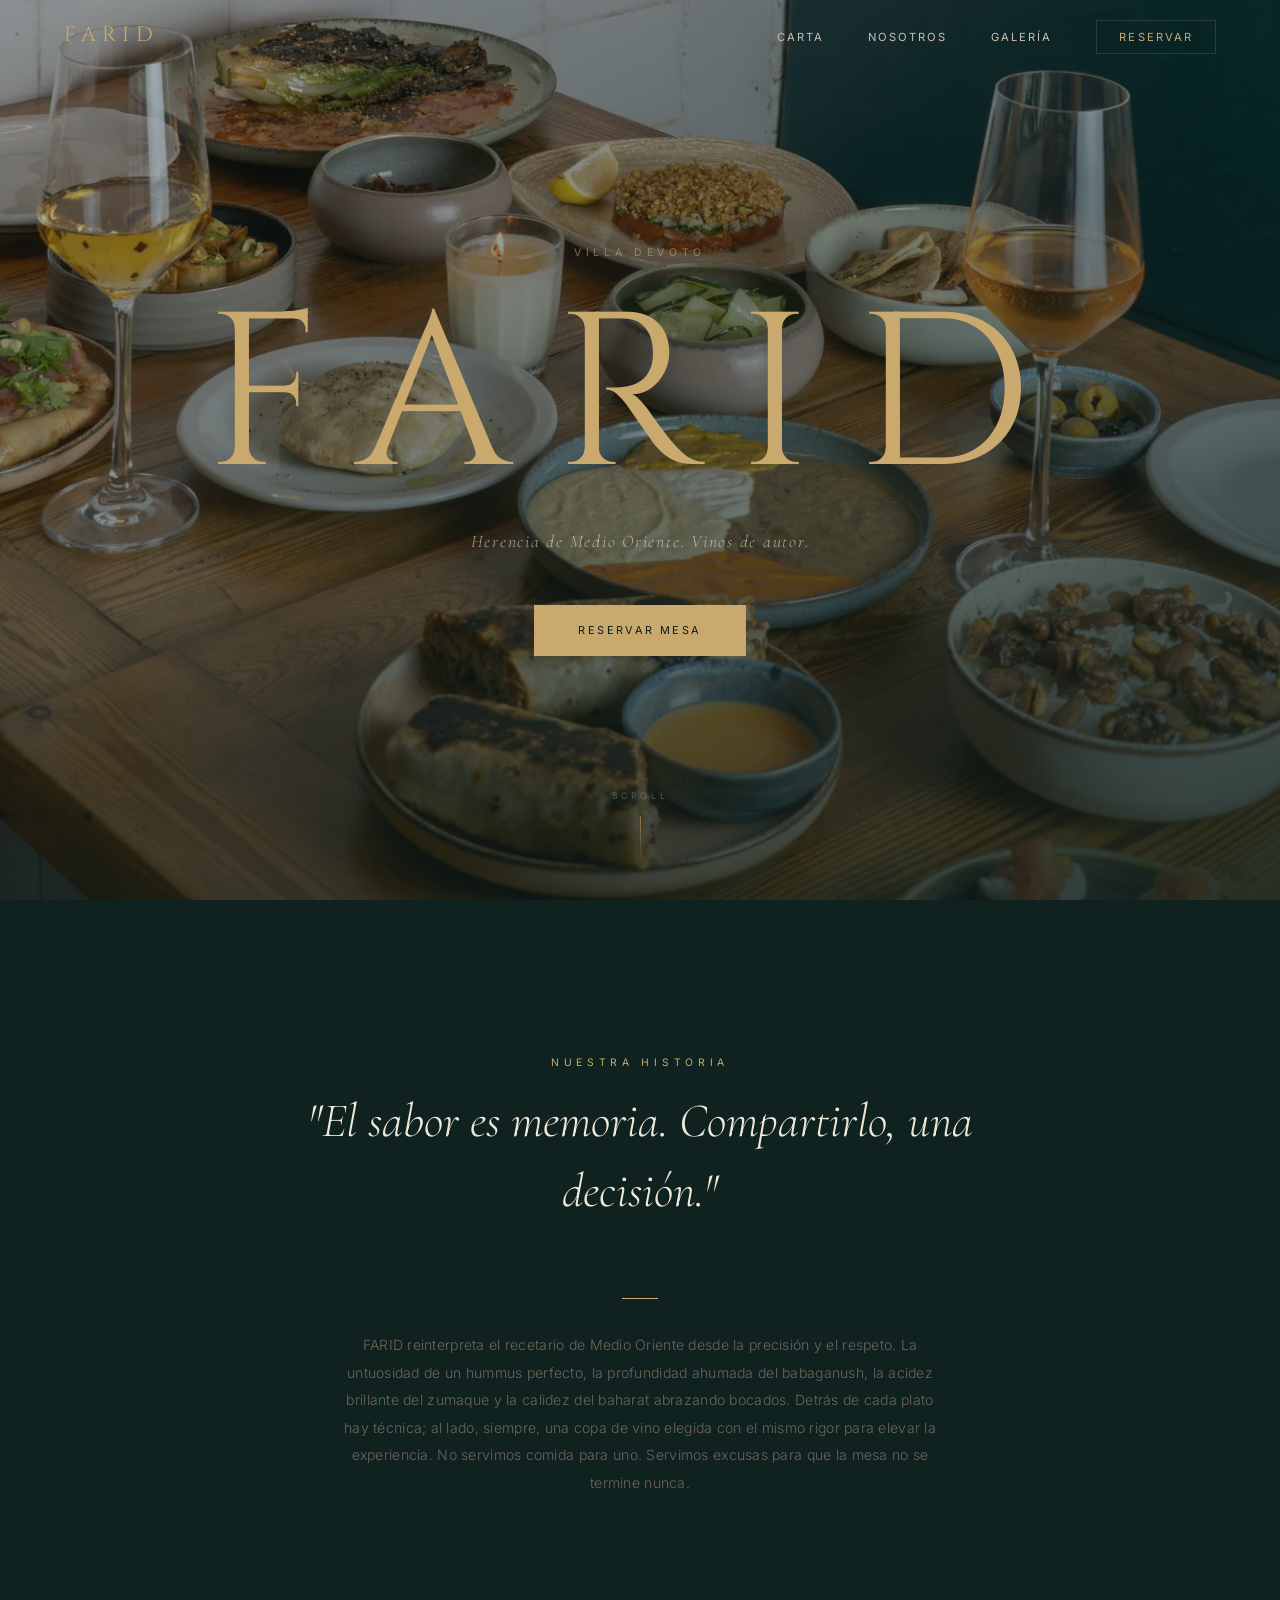
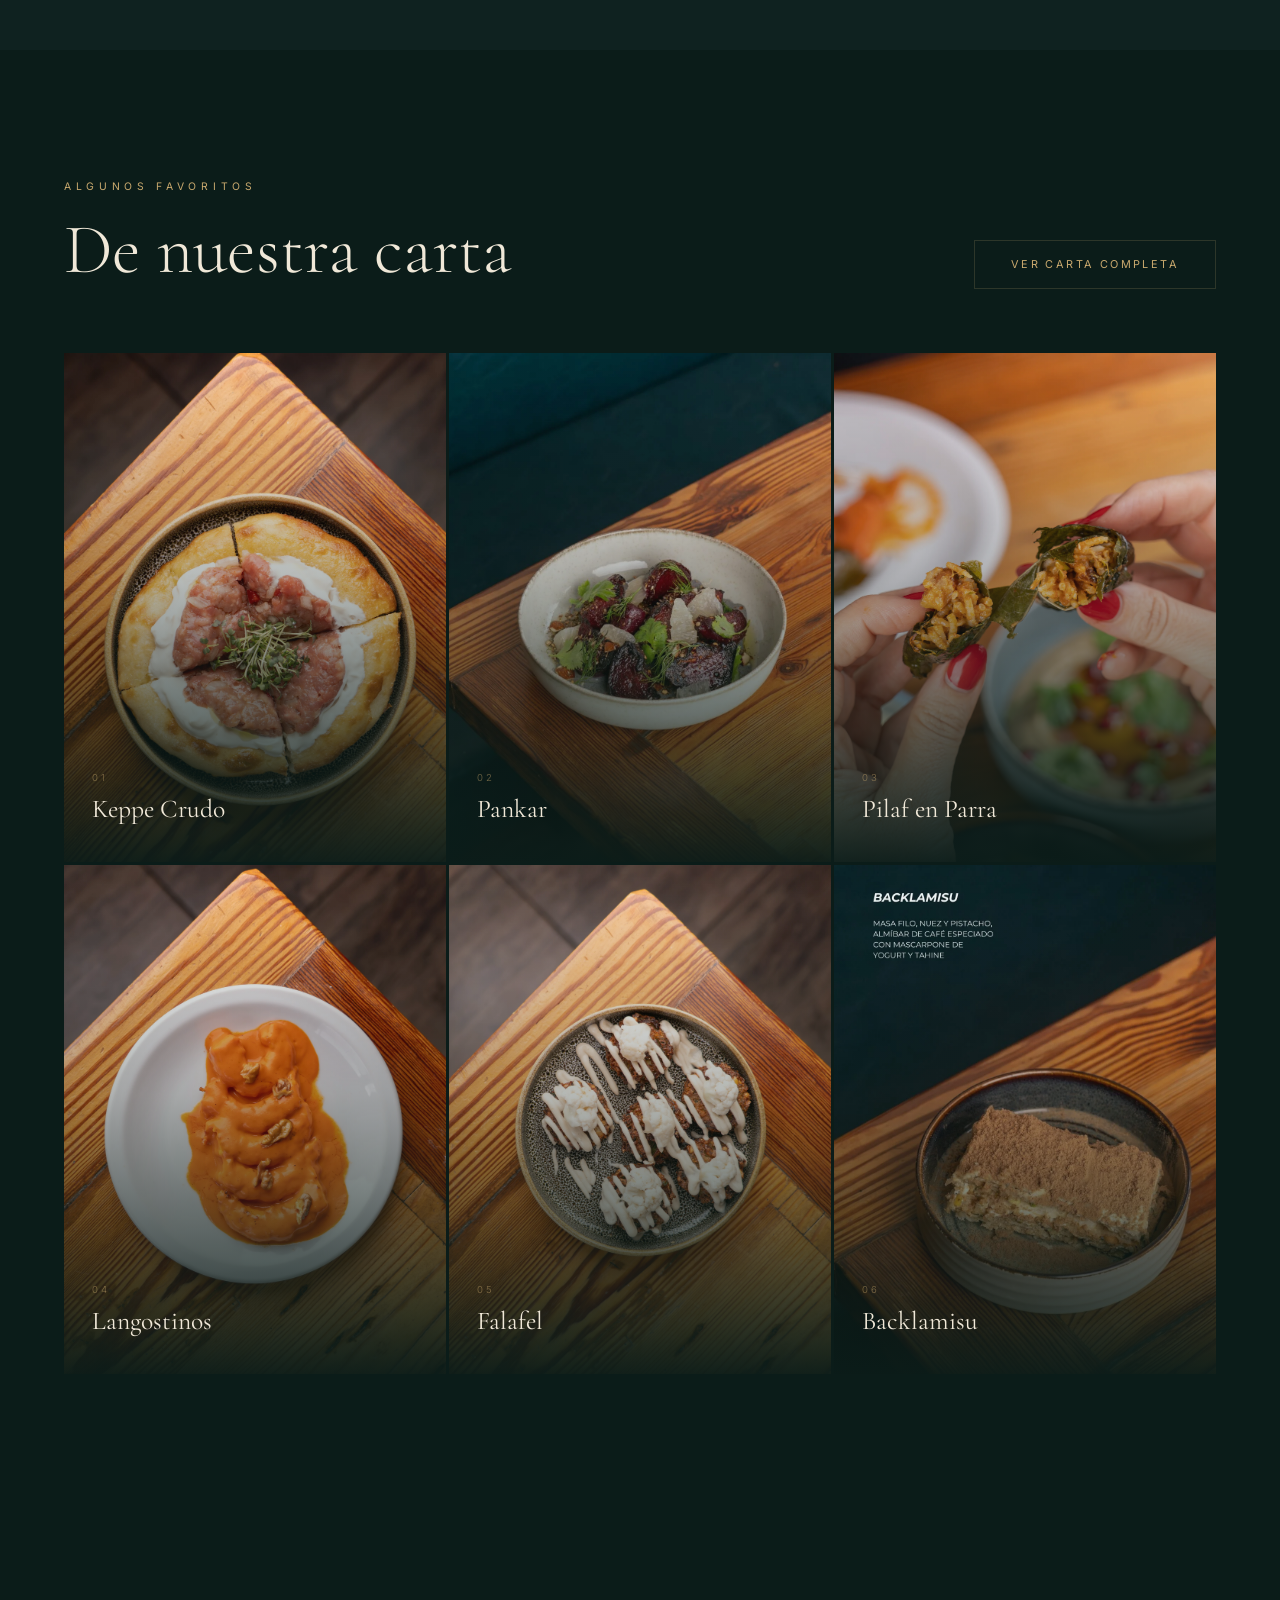
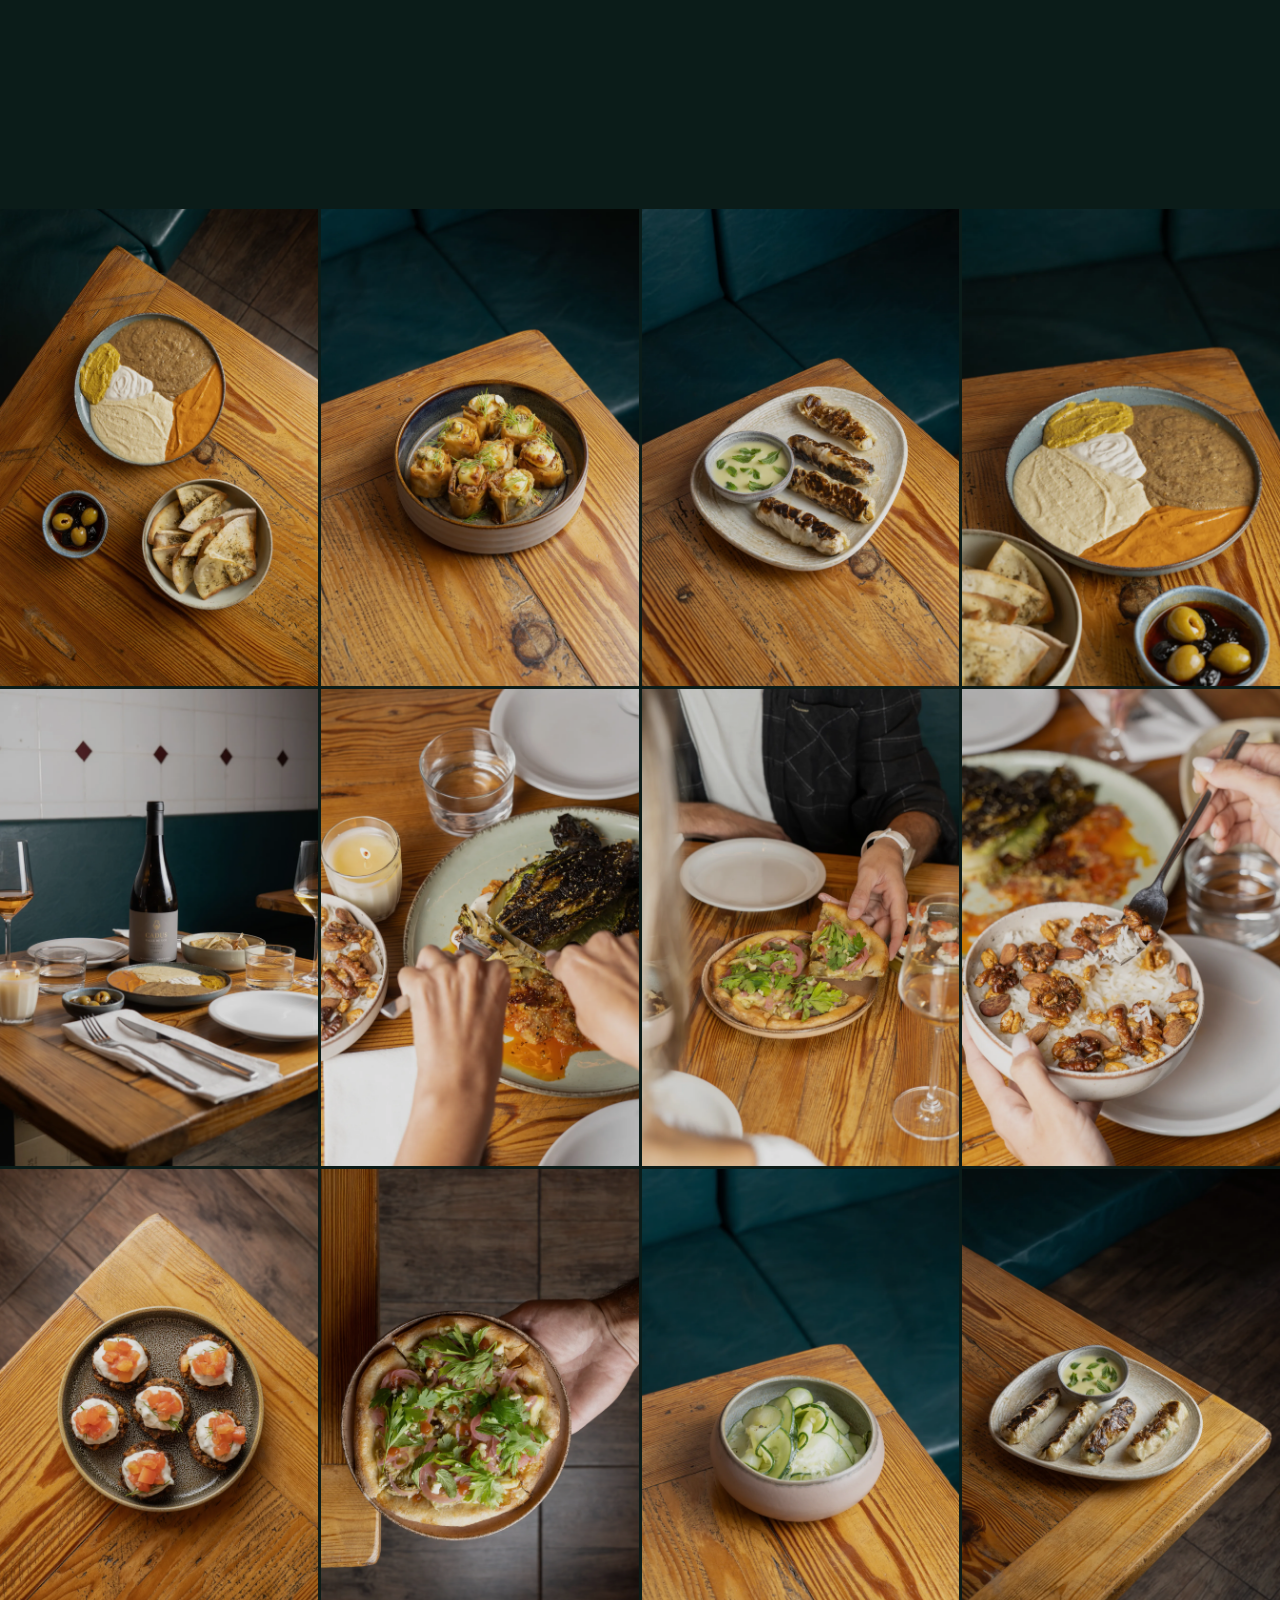
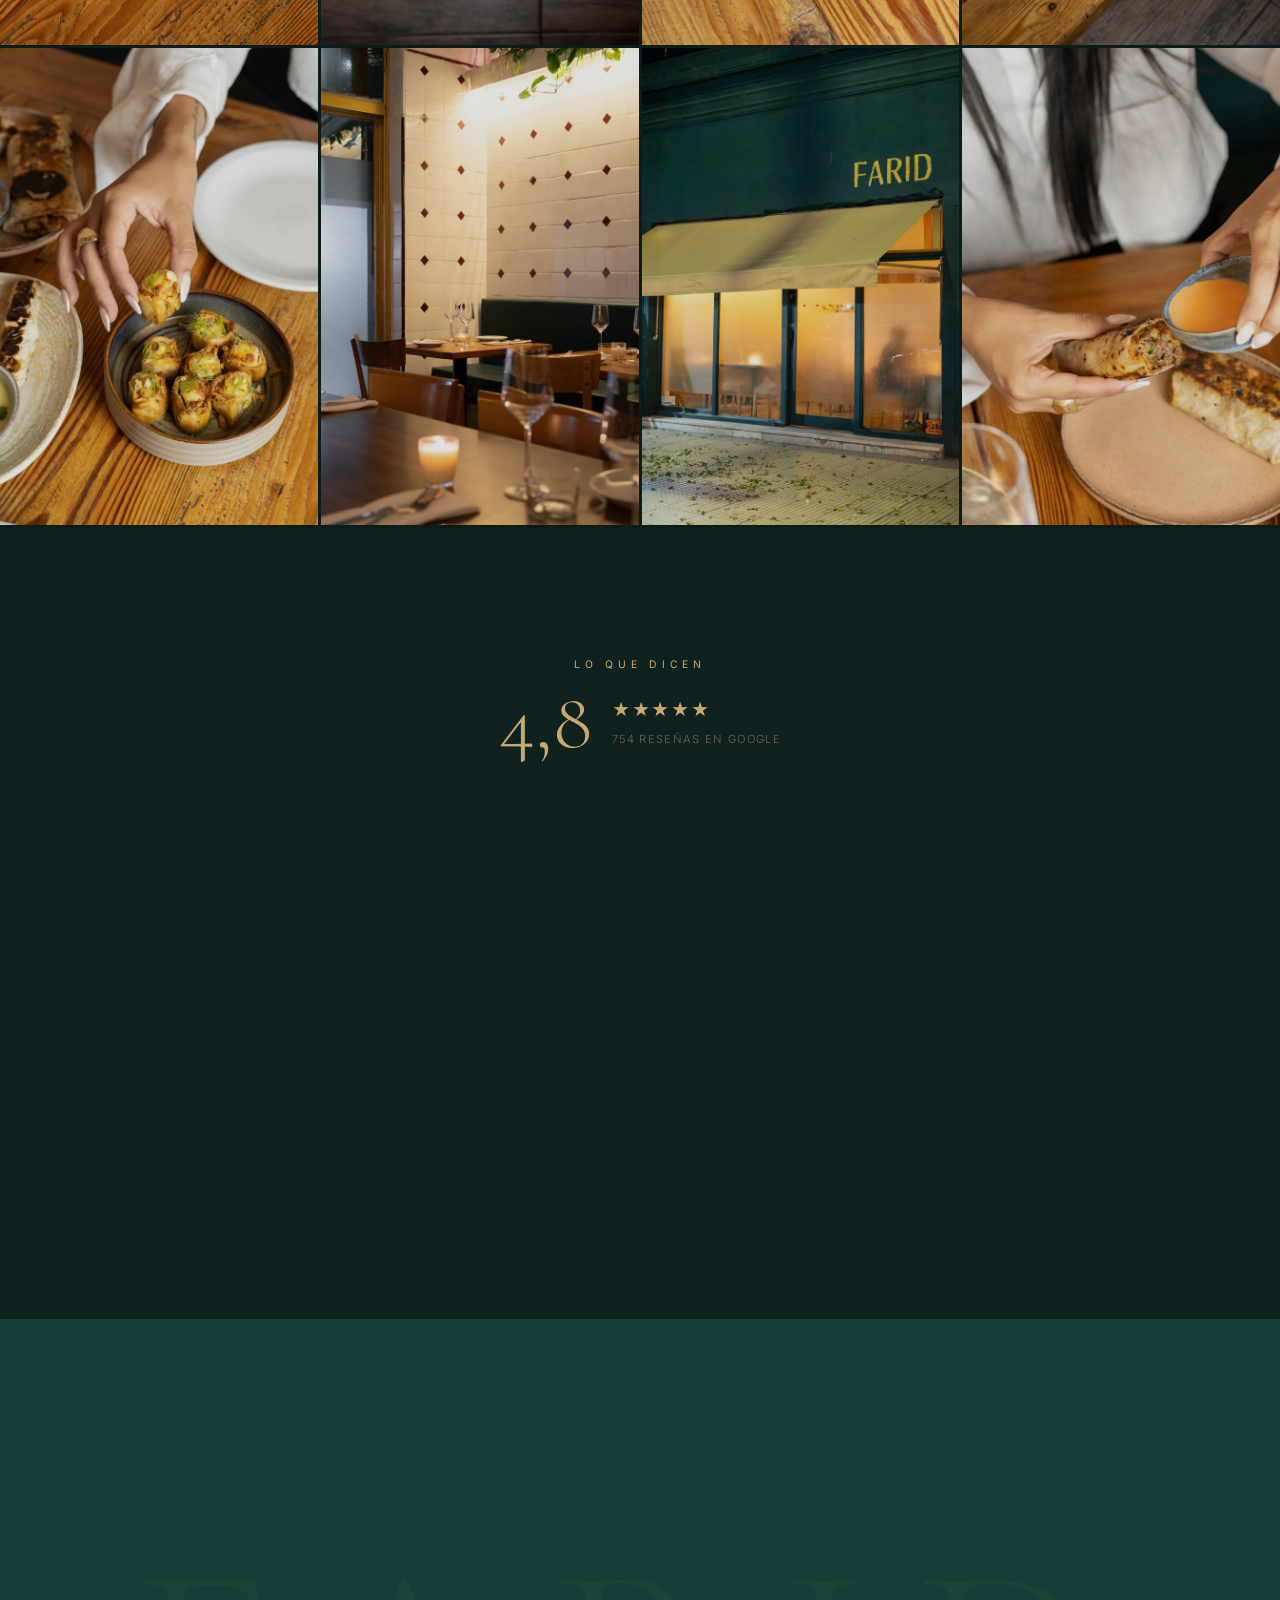
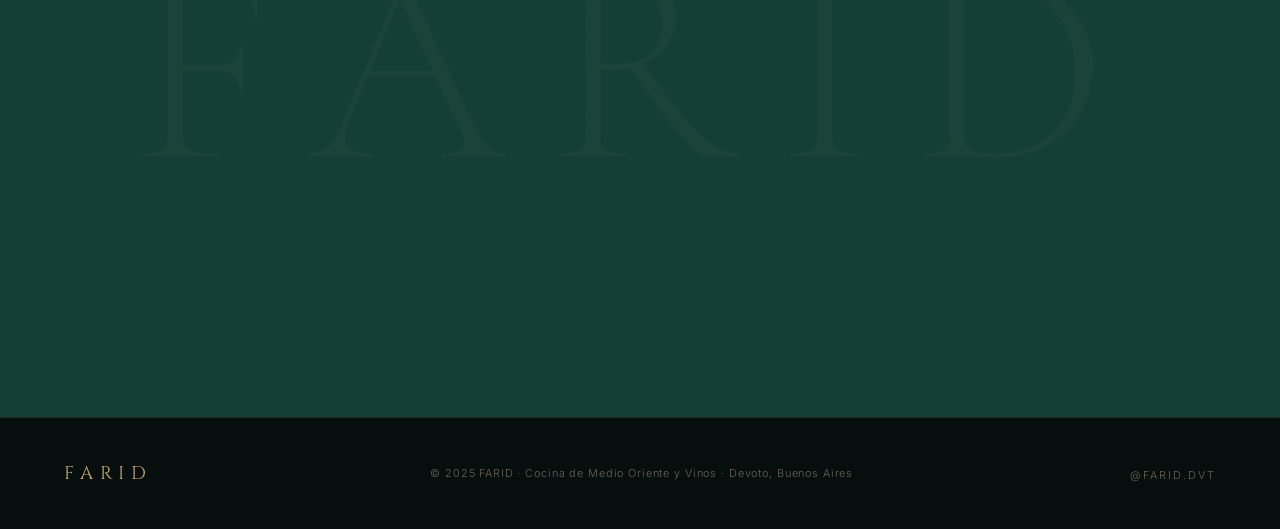
==== commit 2a06ec0e: "Fix: mayúsculas en paths de Fotos nuevas para GitHub Pages" ====
--- a/index.html
+++ b/index.html
@@ -151,7 +151,7 @@
 
         <div class="menu-card reveal">
           <div class="menu-card-img">
-            <img src="fotos%20nuevas/30-5-2.webp" alt="Keppe Crudo" loading="lazy">
+            <img src="Fotos%20nuevas/30-5-2.webp" alt="Keppe Crudo" loading="lazy">
           </div>
           <div class="menu-card-overlay">
             <span class="menu-card-number">01</span>
@@ -162,7 +162,7 @@
 
         <div class="menu-card reveal reveal-delay-1">
           <div class="menu-card-img">
-            <img src="fotos%20nuevas/22-5-1.webp" alt="Pankar" loading="lazy">
+            <img src="Fotos%20nuevas/22-5-1.webp" alt="Pankar" loading="lazy">
           </div>
           <div class="menu-card-overlay">
             <span class="menu-card-number">02</span>
@@ -173,7 +173,7 @@
 
         <div class="menu-card reveal reveal-delay-2">
           <div class="menu-card-img">
-            <img src="fotos%20nuevas/8-5-1.webp" alt="Pilaf en Parra" loading="lazy">
+            <img src="Fotos%20nuevas/8-5-1.webp" alt="Pilaf en Parra" loading="lazy">
           </div>
           <div class="menu-card-overlay">
             <span class="menu-card-number">03</span>
@@ -184,7 +184,7 @@
 
         <div class="menu-card reveal">
           <div class="menu-card-img">
-            <img src="fotos%20nuevas/20-5-41.webp" alt="Langostinos en Muhammara" loading="lazy">
+            <img src="Fotos%20nuevas/20-5-41.webp" alt="Langostinos en Muhammara" loading="lazy">
           </div>
           <div class="menu-card-overlay">
             <span class="menu-card-number">04</span>
@@ -195,7 +195,7 @@
 
         <div class="menu-card reveal reveal-delay-1">
           <div class="menu-card-img">
-            <img src="fotos%20nuevas/5-5-1.webp" alt="Falafel" loading="lazy">
+            <img src="Fotos%20nuevas/5-5-1.webp" alt="Falafel" loading="lazy">
           </div>
           <div class="menu-card-overlay">
             <span class="menu-card-number">05</span>
@@ -206,7 +206,7 @@
 
         <div class="menu-card reveal reveal-delay-2">
           <div class="menu-card-img">
-            <img src="fotos%20nuevas/20-5-3.webp" alt="Backlamisu" loading="lazy">
+            <img src="Fotos%20nuevas/20-5-3.webp" alt="Backlamisu" loading="lazy">
           </div>
           <div class="menu-card-overlay">
             <span class="menu-card-number">06</span>
